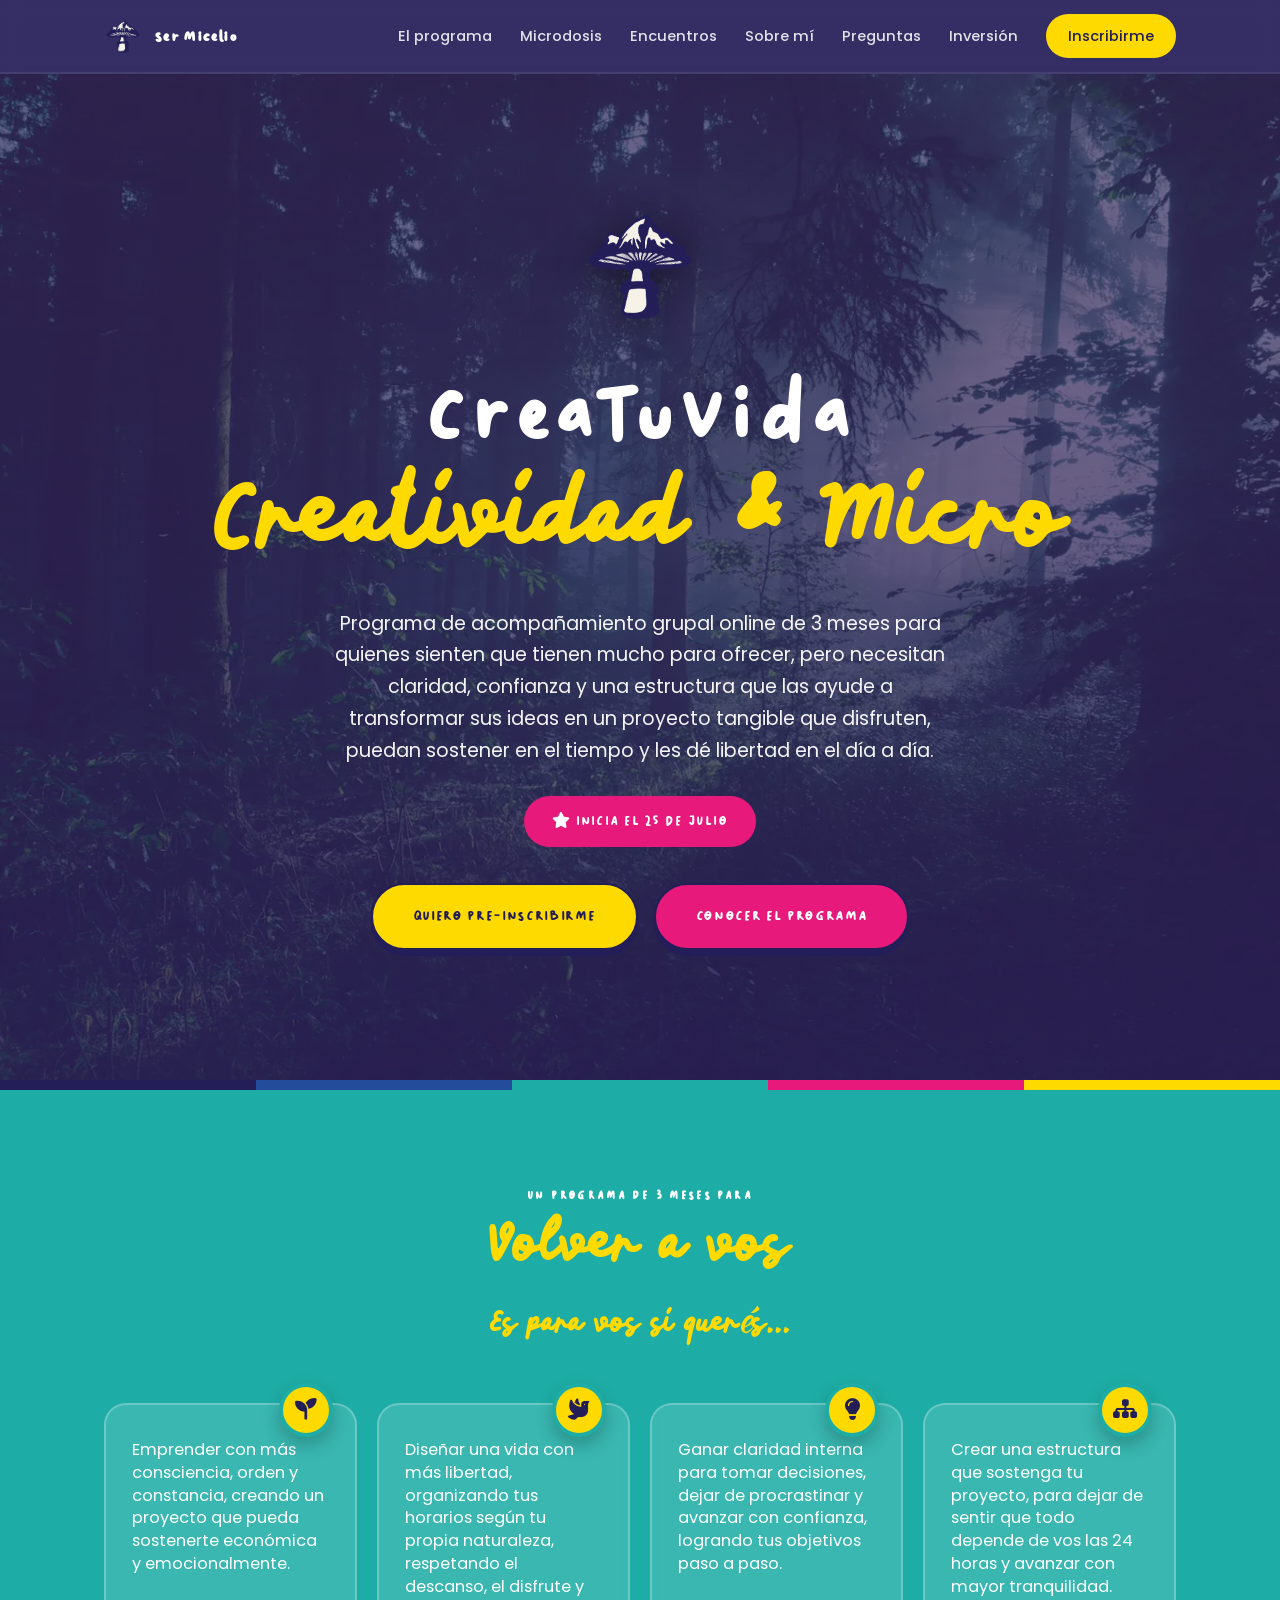
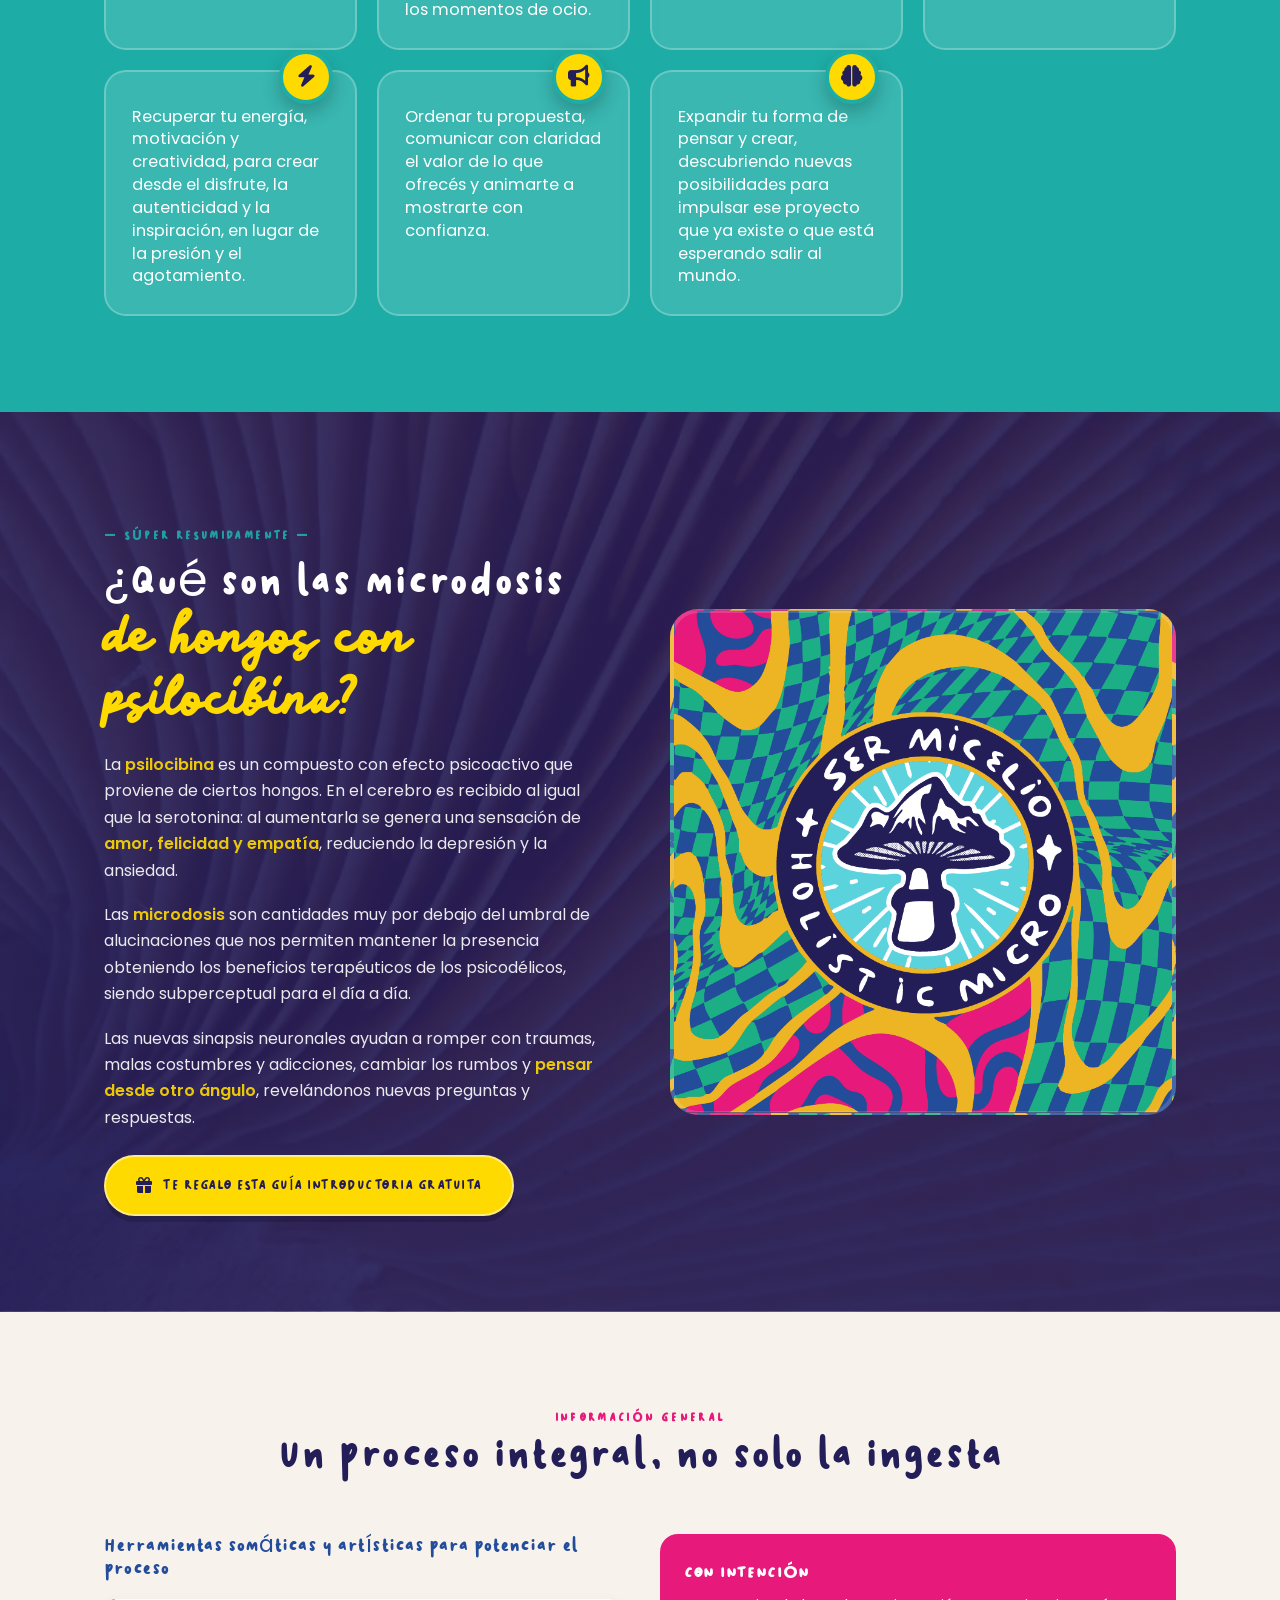
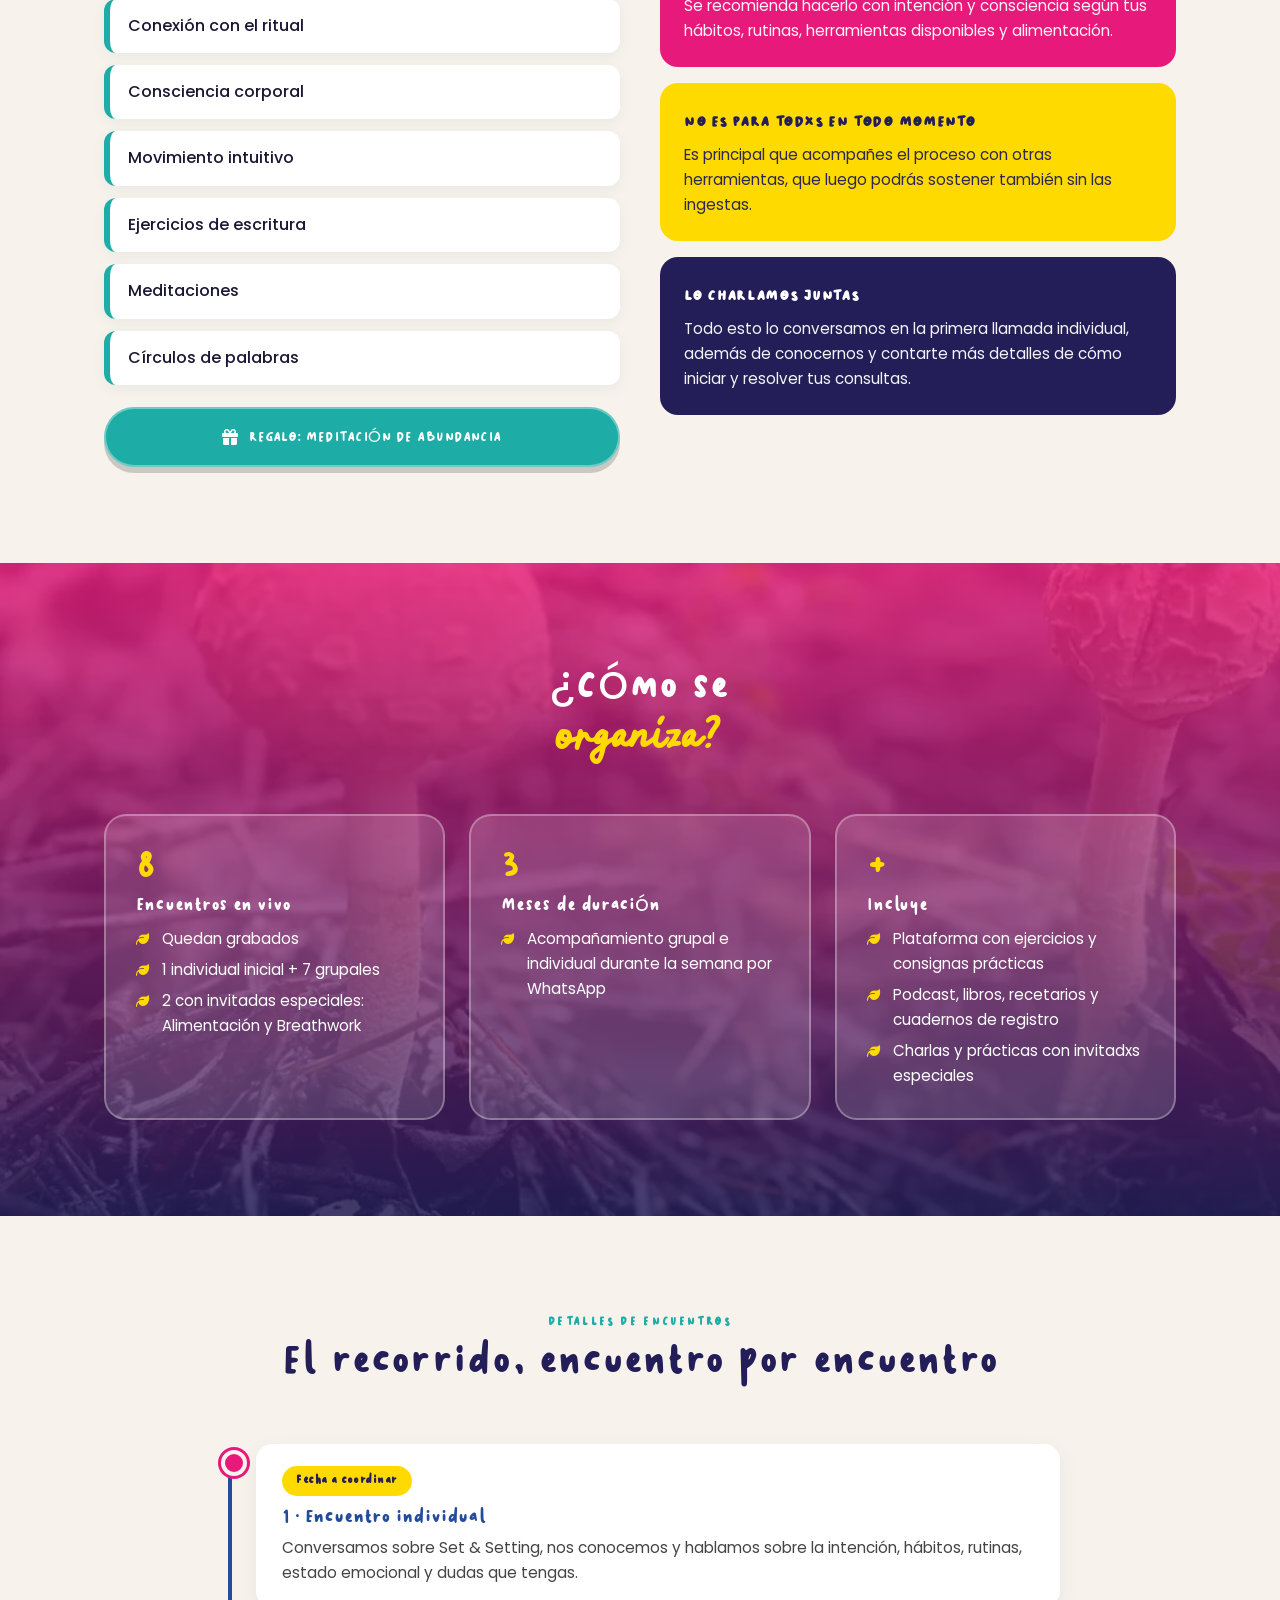
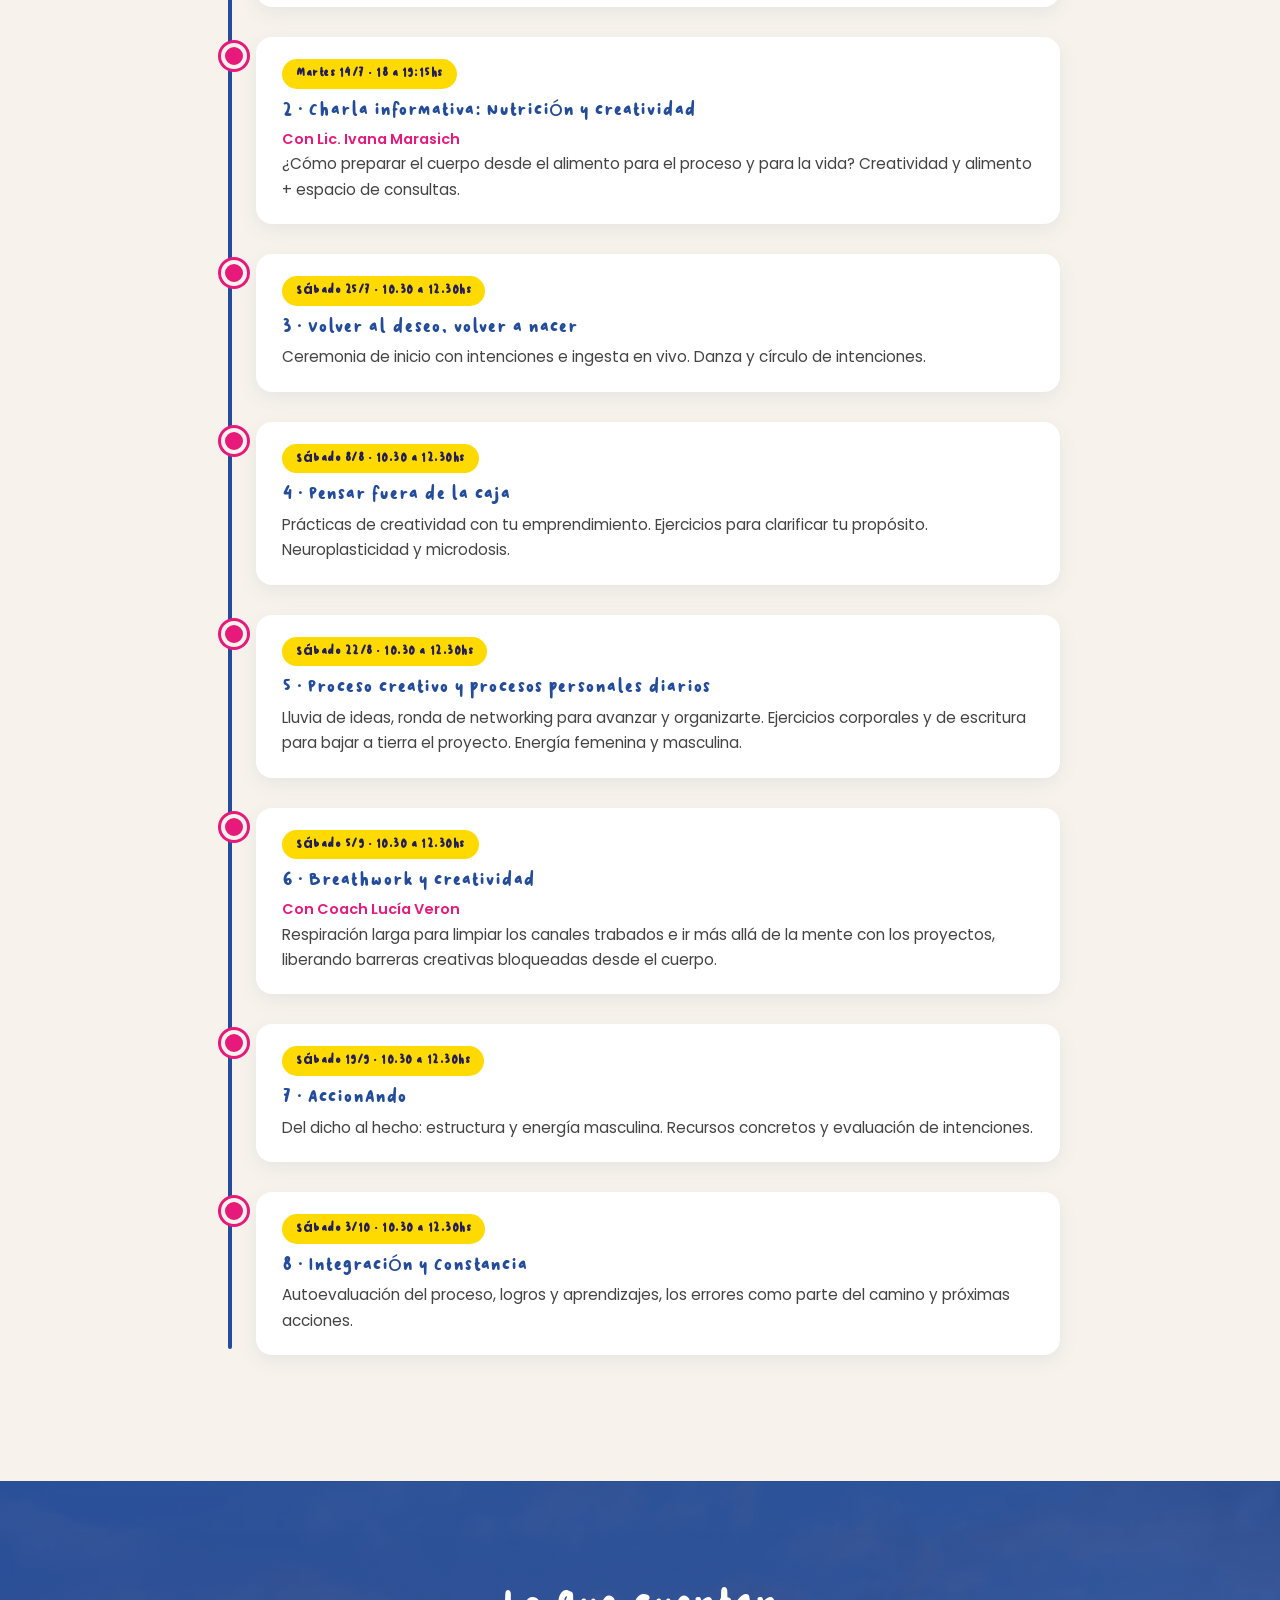
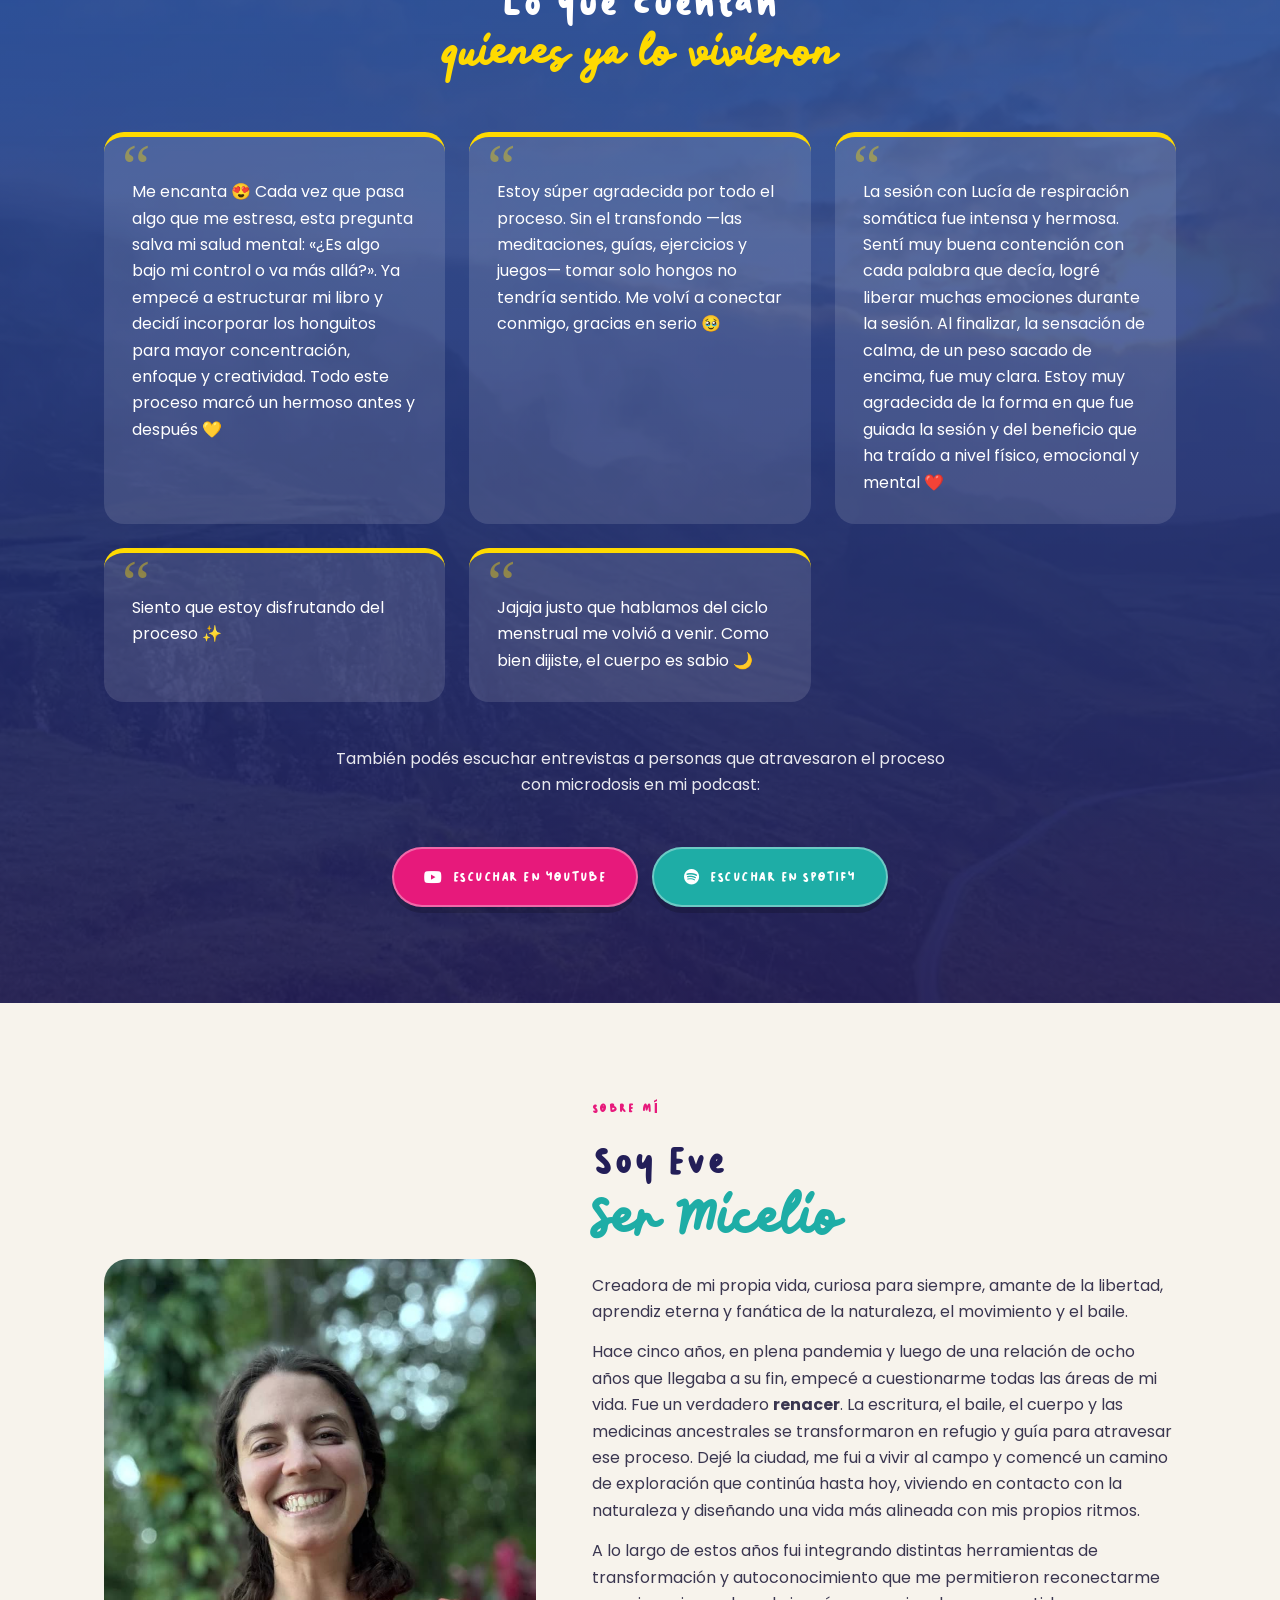
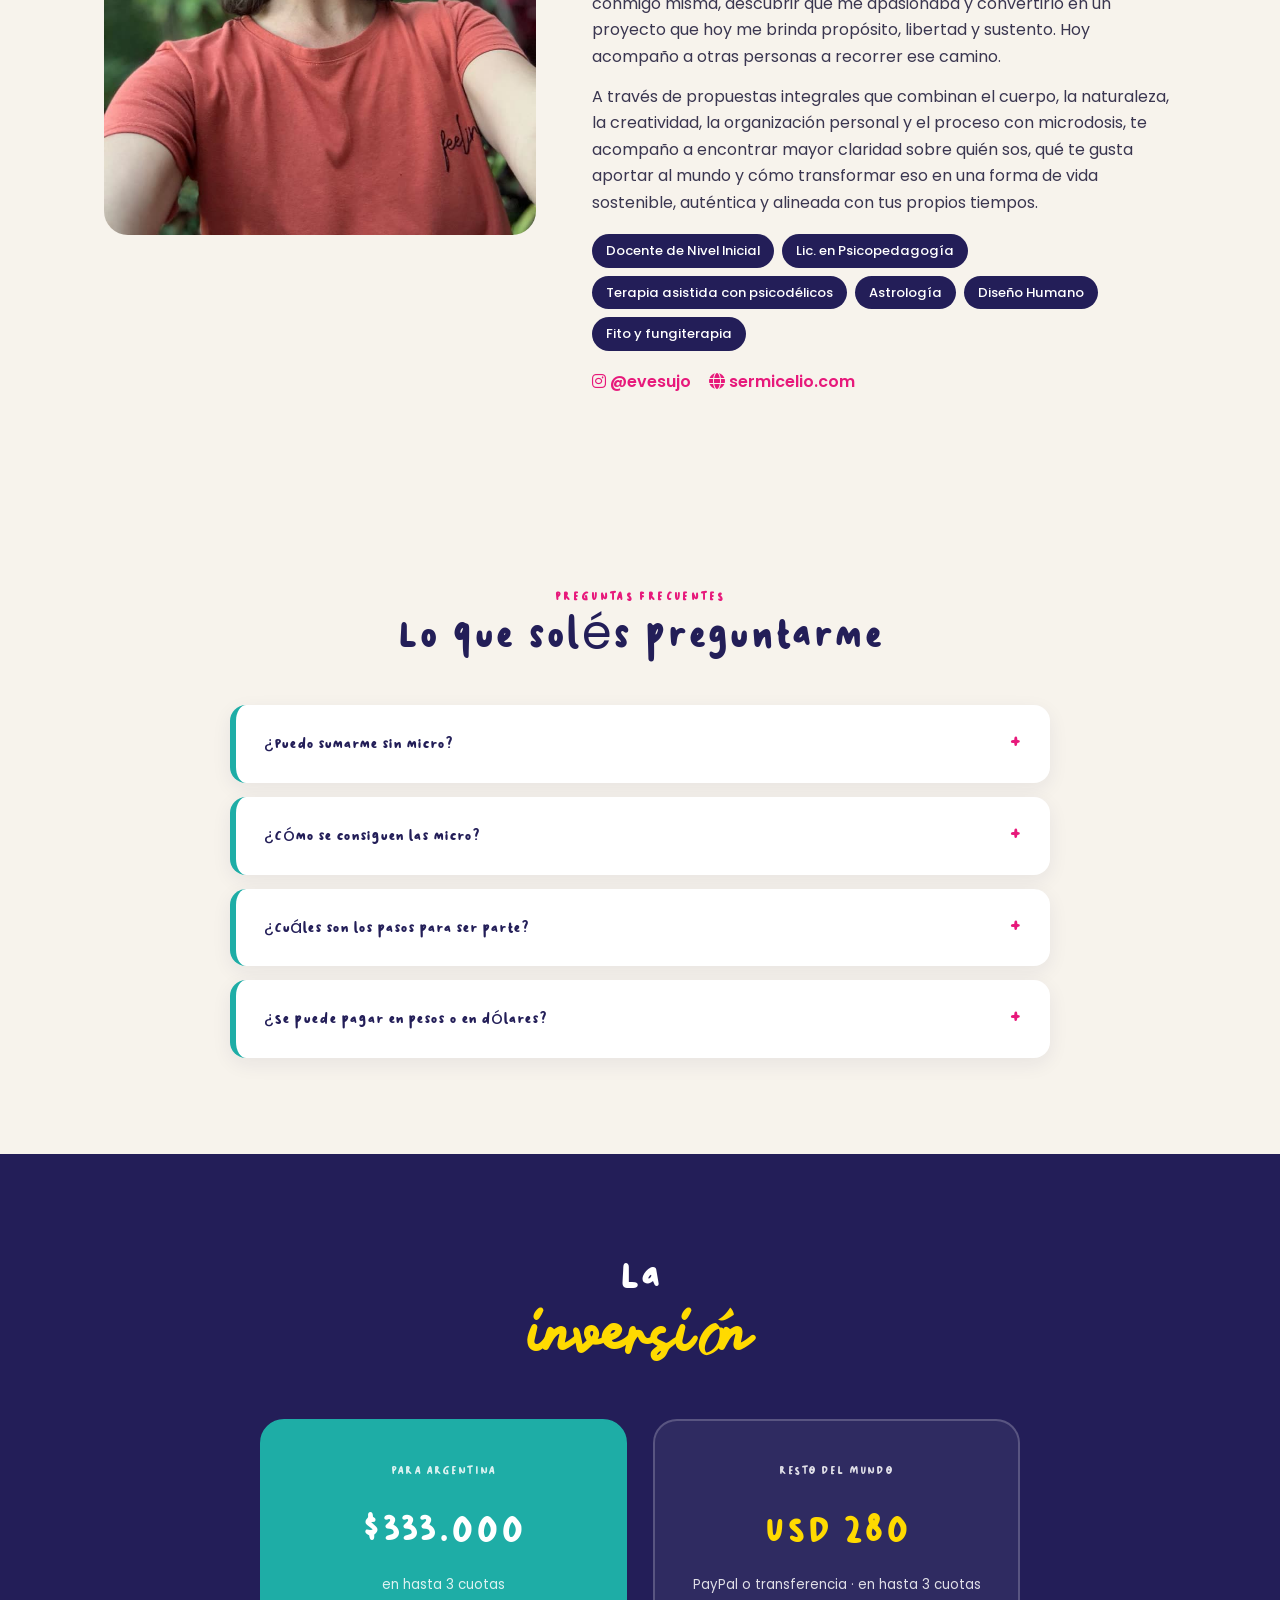
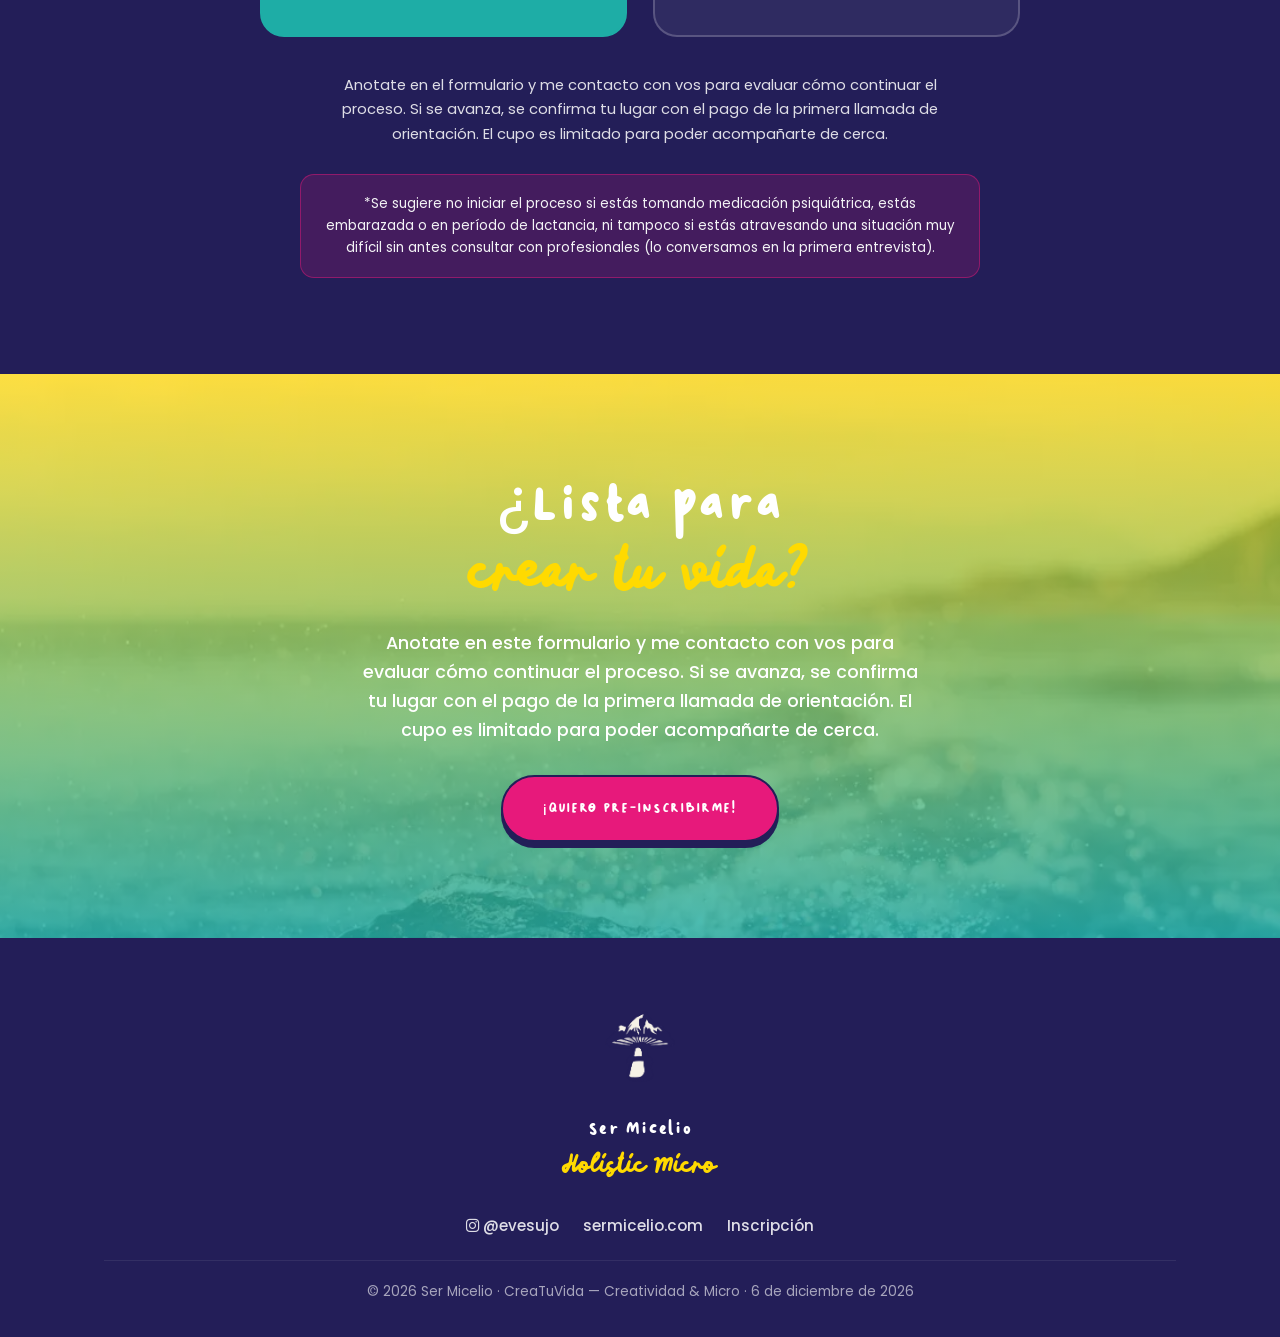
==== index.html @ b193b31f "Sitio Ser Micelio (Eve) Co-Authored-By: Claude Opus 4.8 <noreply@anthropic.com>" ====
<!DOCTYPE html>
<html lang="es">
<head>
<meta charset="UTF-8">
<meta name="viewport" content="width=device-width, initial-scale=1.0">
<title>CreaTuVida · Creatividad & Micro — Ser Micelio</title>
<meta name="description" content="CreaTuVida: programa de acompañamiento grupal online de 3 meses con microdosis de hongos. Reconectá con tu intuición, creatividad y energía vital. Inicia el 25 de julio.">
<link rel="preconnect" href="https://fonts.googleapis.com">
<link rel="preconnect" href="https://fonts.gstatic.com" crossorigin>
<link href="https://fonts.googleapis.com/css2?family=Kaushan+Script&family=Poppins:wght@400;500;600;700;800&display=swap" rel="stylesheet">
<link rel="stylesheet" href="https://cdnjs.cloudflare.com/ajax/libs/font-awesome/6.5.1/css/all.min.css" integrity="sha512-DTOQO9RWCH3ppGqcWaEA1BIZOC6xxalwEsw9c2QQeAIftl+Vegovlnee1c9QX4TctnWMn13TZye+giMm8e2LwA==" crossorigin="anonymous" referrerpolicy="no-referrer">
<link rel="stylesheet" href="styles.css">
</head>
<body>

<nav>
  <div class="wrap">
    <a class="brand" href="#inicio">
      <img src="assets/logo-hongo.png" alt="Ser Micelio">
      <b>Ser Micelio</b>
    </a>
    <button class="nav-toggle" aria-label="Menú" onclick="document.getElementById('navlinks').classList.toggle('open')"><i class="fa-solid fa-bars"></i></button>
    <div class="nav-links" id="navlinks">
      <a href="#programa">El programa</a>
      <a href="#microdosis">Microdosis</a>
      <a href="#encuentros">Encuentros</a>
      <a href="#sobre-mi">Sobre mí</a>
      <a href="#faq">Preguntas</a>
      <a href="#inversion">Inversión</a>
      <a href="#inscribirme" class="nav-cta">Inscribirme</a>
    </div>
  </div>
</nav>

<!-- HERO -->
<header class="hero" id="inicio">
  <div class="wrap">
    <img class="logo-top" src="assets/logo-hongo.png" alt="Ser Micelio">
    <h1>CreaTuVida<span class="script">Creatividad &amp; Micro</span></h1>
    <p class="lead">Programa de acompañamiento grupal online de 3 meses para quienes sienten que tienen mucho para ofrecer, pero necesitan claridad, confianza y una estructura que las ayude a transformar sus ideas en un proyecto tangible que disfruten, puedan sostener en el tiempo y les dé libertad en el día a día.</p>
    <span class="start-pill"><i class="fa-solid fa-star"></i> Inicia el 25 de julio</span>
    <div class="btns">
      <a href="#inscribirme" class="btn">Quiero pre-inscribirme</a>
      <a href="#programa" class="btn pink">Conocer el programa</a>
    </div>
  </div>
</header>
<div class="strip"><span class="a"></span><span class="b"></span><span class="c"></span><span class="d"></span><span class="e"></span></div>

<!-- BENEFITS -->
<section class="section benefits" id="programa">
  <div class="wrap">
    <p class="eyebrow">Un programa de 3 meses para</p>
    <h2 class="script">Volver a vos</h2>
    <p class="benefits-lead">Es para vos si querés…</p>
    <div class="benefit-grid">
      <div class="benefit-card"><div class="ico"><i class="fa-solid fa-seedling"></i></div><h3>Emprender con más consciencia, orden y constancia, creando un proyecto que pueda sostenerte económica y emocionalmente.</h3></div>
      <div class="benefit-card"><div class="ico"><i class="fa-solid fa-dove"></i></div><h3>Diseñar una vida con más libertad, organizando tus horarios según tu propia naturaleza, respetando el descanso, el disfrute y los momentos de ocio.</h3></div>
      <div class="benefit-card"><div class="ico"><i class="fa-solid fa-lightbulb"></i></div><h3>Ganar claridad interna para tomar decisiones, dejar de procrastinar y avanzar con confianza, logrando tus objetivos paso a paso.</h3></div>
      <div class="benefit-card"><div class="ico"><i class="fa-solid fa-sitemap"></i></div><h3>Crear una estructura que sostenga tu proyecto, para dejar de sentir que todo depende de vos las 24 horas y avanzar con mayor tranquilidad.</h3></div>
      <div class="benefit-card"><div class="ico"><i class="fa-solid fa-bolt"></i></div><h3>Recuperar tu energía, motivación y creatividad, para crear desde el disfrute, la autenticidad y la inspiración, en lugar de la presión y el agotamiento.</h3></div>
      <div class="benefit-card"><div class="ico"><i class="fa-solid fa-bullhorn"></i></div><h3>Ordenar tu propuesta, comunicar con claridad el valor de lo que ofrecés y animarte a mostrarte con confianza.</h3></div>
      <div class="benefit-card"><div class="ico"><i class="fa-solid fa-brain"></i></div><h3>Expandir tu forma de pensar y crear, descubriendo nuevas posibilidades para impulsar ese proyecto que ya existe o que está esperando salir al mundo.</h3></div>
    </div>
  </div>
</section>

<!-- MICRODOSIS -->
<section class="section micro photobg" id="microdosis">
  <div class="wrap">
    <div class="ttl">
      <p class="eyebrow">— Súper resumidamente —</p>
      <h2>¿Qué son las microdosis<span class="script">de hongos con psilocibina?</span></h2>
      <p>La <strong>psilocibina</strong> es un compuesto con efecto psicoactivo que proviene de ciertos hongos. En el cerebro es recibido al igual que la serotonina: al aumentarla se genera una sensación de <strong>amor, felicidad y empatía</strong>, reduciendo la depresión y la ansiedad.</p>
      <p>Las <strong>microdosis</strong> son cantidades muy por debajo del umbral de alucinaciones que nos permiten mantener la presencia obteniendo los beneficios terapéuticos de los psicodélicos, siendo subperceptual para el día a día.</p>
      <p>Las nuevas sinapsis neuronales ayudan a romper con traumas, malas costumbres y adicciones, cambiar los rumbos y <strong>pensar desde otro ángulo</strong>, revelándonos nuevas preguntas y respuestas.</p>
      <a class="gift" href="guia-microdosis.html"><i class="fa-solid fa-gift"></i> Te regalo esta guía introductoria gratuita</a>
    </div>
    <div class="art" role="img" aria-label="Sello Ser Micelio Holistic Micro"></div>
  </div>
</section>

<!-- INFO GENERAL -->
<section class="section info">
  <div class="wrap">
    <div class="head">
      <p class="eyebrow">Información general</p>
      <h2>Un proceso integral, no solo la ingesta</h2>
    </div>
    <div class="info-cols">
      <div class="tools">
        <h3>Herramientas somáticas y artísticas para potenciar el proceso</h3>
        <ul class="tool-list">
          <li>Conexión con el ritual</li>
          <li>Consciencia corporal</li>
          <li>Movimiento intuitivo</li>
          <li>Ejercicios de escritura</li>
          <li>Meditaciones</li>
          <li>Círculos de palabras</li>
        </ul>
        <a class="gift" href="https://youtu.be/ZWUlorjgtCc" target="_blank" rel="noopener"><i class="fa-solid fa-gift"></i> Regalo: meditación de abundancia</a>
      </div>
      <div class="notes">
        <div class="note-card pink">
          <h4>Con intención</h4>
          <p>Se recomienda hacerlo con intención y consciencia según tus hábitos, rutinas, herramientas disponibles y alimentación.</p>
        </div>
        <div class="note-card yellow">
          <h4>No es para todxs en todo momento</h4>
          <p>Es principal que acompañes el proceso con otras herramientas, que luego podrás sostener también sin las ingestas.</p>
        </div>
        <div class="note-card">
          <h4>Lo charlamos juntas</h4>
          <p>Todo esto lo conversamos en la primera llamada individual, además de conocernos y contarte más detalles de cómo iniciar y resolver tus consultas.</p>
        </div>
      </div>
    </div>
  </div>
</section>

<!-- COMO SE ORGANIZA -->
<section class="section org photobg">
  <div class="wrap">
    <h2>¿Cómo se<span class="script">organiza?</span></h2>
    <div class="org-grid">
      <div class="org-card">
        <div class="big">8</div>
        <h3>Encuentros en vivo</h3>
        <ul>
          <li>Quedan grabados</li>
          <li>1 individual inicial + 7 grupales</li>
          <li>2 con invitadas especiales: Alimentación y Breathwork</li>
        </ul>
      </div>
      <div class="org-card">
        <div class="big">3</div>
        <h3>Meses de duración</h3>
        <ul>
          <li>Acompañamiento grupal e individual durante la semana por WhatsApp</li>
        </ul>
      </div>
      <div class="org-card">
        <div class="big">+</div>
        <h3>Incluye</h3>
        <ul>
          <li>Plataforma con ejercicios y consignas prácticas</li>
          <li>Podcast, libros, recetarios y cuadernos de registro</li>
          <li>Charlas y prácticas con invitadxs especiales</li>
        </ul>
      </div>
    </div>
  </div>
</section>

<!-- ENCUENTROS -->
<section class="section enc" id="encuentros">
  <div class="wrap">
    <div class="head">
      <p class="eyebrow">Detalles de encuentros</p>
      <h2>El recorrido, encuentro por encuentro</h2>
    </div>
    <div class="timeline">
      <div class="tl-item"><div class="tl-card">
        <span class="date">Fecha a coordinar</span>
        <h3>1 · Encuentro individual</h3>
        <p>Conversamos sobre Set &amp; Setting, nos conocemos y hablamos sobre la intención, hábitos, rutinas, estado emocional y dudas que tengas.</p>
      </div></div>
      <div class="tl-item"><div class="tl-card">
        <span class="date">Martes 14/7 · 18 a 19:15hs</span>
        <h3>2 · Charla informativa: Nutrición y creatividad</h3>
        <p class="guest">Con Lic. Ivana Marasich</p>
        <p>¿Cómo preparar el cuerpo desde el alimento para el proceso y para la vida? Creatividad y alimento + espacio de consultas.</p>
      </div></div>
      <div class="tl-item"><div class="tl-card">
        <span class="date">Sábado 25/7 · 10.30 a 12.30hs</span>
        <h3>3 · Volver al deseo, volver a nacer</h3>
        <p>Ceremonia de inicio con intenciones e ingesta en vivo. Danza y círculo de intenciones.</p>
      </div></div>
      <div class="tl-item"><div class="tl-card">
        <span class="date">Sábado 8/8 · 10.30 a 12.30hs</span>
        <h3>4 · Pensar fuera de la caja</h3>
        <p>Prácticas de creatividad con tu emprendimiento. Ejercicios para clarificar tu propósito. Neuroplasticidad y microdosis.</p>
      </div></div>
      <div class="tl-item"><div class="tl-card">
        <span class="date">Sábado 22/8 · 10.30 a 12.30hs</span>
        <h3>5 · Proceso creativo y procesos personales diarios</h3>
        <p>Lluvia de ideas, ronda de networking para avanzar y organizarte. Ejercicios corporales y de escritura para bajar a tierra el proyecto. Energía femenina y masculina.</p>
      </div></div>
      <div class="tl-item"><div class="tl-card">
        <span class="date">Sábado 5/9 · 10.30 a 12.30hs</span>
        <h3>6 · Breathwork y creatividad</h3>
        <p class="guest">Con Coach Lucía Veron</p>
        <p>Respiración larga para limpiar los canales trabados e ir más allá de la mente con los proyectos, liberando barreras creativas bloqueadas desde el cuerpo.</p>
      </div></div>
      <div class="tl-item"><div class="tl-card">
        <span class="date">Sábado 19/9 · 10.30 a 12.30hs</span>
        <h3>7 · AccionAndo</h3>
        <p>Del dicho al hecho: estructura y energía masculina. Recursos concretos y evaluación de intenciones.</p>
      </div></div>
      <div class="tl-item"><div class="tl-card">
        <span class="date">Sábado 3/10 · 10.30 a 12.30hs</span>
        <h3>8 · Integración y Constancia</h3>
        <p>Autoevaluación del proceso, logros y aprendizajes, los errores como parte del camino y próximas acciones.</p>
      </div></div>
    </div>
  </div>
</section>

<!-- TESTIMONIOS -->
<section class="section testi photobg">
  <div class="wrap">
    <h2>Lo que cuentan<span class="script">quienes ya lo vivieron</span></h2>
    <div class="testi-grid">
      <div class="quote"><p>Me encanta 😍 Cada vez que pasa algo que me estresa, esta pregunta salva mi salud mental: «¿Es algo bajo mi control o va más allá?». Ya empecé a estructurar mi libro y decidí incorporar los honguitos para mayor concentración, enfoque y creatividad. Todo este proceso marcó un hermoso antes y después 💛</p></div>
      <div class="quote"><p>Estoy súper agradecida por todo el proceso. Sin el transfondo —las meditaciones, guías, ejercicios y juegos— tomar solo hongos no tendría sentido. Me volví a conectar conmigo, gracias en serio 🥹</p></div>
      <div class="quote"><p>La sesión con Lucía de respiración somática fue intensa y hermosa. Sentí muy buena contención con cada palabra que decía, logré liberar muchas emociones durante la sesión. Al finalizar, la sensación de calma, de un peso sacado de encima, fue muy clara. Estoy muy agradecida de la forma en que fue guiada la sesión y del beneficio que ha traído a nivel físico, emocional y mental ❤️</p></div>
      <div class="quote"><p>Siento que estoy disfrutando del proceso ✨</p></div>
      <div class="quote"><p>Jajaja justo que hablamos del ciclo menstrual me volvió a venir. Como bien dijiste, el cuerpo es sabio 🌙</p></div>
    </div>
    <p class="fine" style="max-width:640px;margin:44px auto 0;opacity:.9">También podés escuchar entrevistas a personas que atravesaron el proceso con microdosis en mi podcast:</p>
    <div class="btns" style="display:flex;gap:14px;justify-content:center;flex-wrap:wrap;margin-top:22px">
      <a class="gift" href="https://www.youtube.com/watch?v=wcpRMTAWF7w" target="_blank" rel="noopener"><i class="fa-brands fa-youtube"></i> Escuchar en YouTube</a>
      <a class="gift teal" href="https://open.spotify.com/show/4plE97bqddYHgbPJnBAo8R" target="_blank" rel="noopener"><i class="fa-brands fa-spotify"></i> Escuchar en Spotify</a>
    </div>
  </div>
</section>

<!-- SOBRE MI -->
<section class="section about" id="sobre-mi">
  <div class="wrap">
    <div class="pic"><img src="assets/eve.jpeg" alt="Eve — Ser Micelio"></div>
    <div class="txt">
      <p class="eyebrow">Sobre mí</p>
      <h2>Soy Eve<span class="script">Ser Micelio</span></h2>
      <p>Creadora de mi propia vida, curiosa para siempre, amante de la libertad, aprendiz eterna y fanática de la naturaleza, el movimiento y el baile.</p>
      <p>Hace cinco años, en plena pandemia y luego de una relación de ocho años que llegaba a su fin, empecé a cuestionarme todas las áreas de mi vida. Fue un verdadero <strong>renacer</strong>. La escritura, el baile, el cuerpo y las medicinas ancestrales se transformaron en refugio y guía para atravesar ese proceso. Dejé la ciudad, me fui a vivir al campo y comencé un camino de exploración que continúa hasta hoy, viviendo en contacto con la naturaleza y diseñando una vida más alineada con mis propios ritmos.</p>
      <p>A lo largo de estos años fui integrando distintas herramientas de transformación y autoconocimiento que me permitieron reconectarme conmigo misma, descubrir qué me apasionaba y convertirlo en un proyecto que hoy me brinda propósito, libertad y sustento. Hoy acompaño a otras personas a recorrer ese camino.</p>
      <p>A través de propuestas integrales que combinan el cuerpo, la naturaleza, la creatividad, la organización personal y el proceso con microdosis, te acompaño a encontrar mayor claridad sobre quién sos, qué te gusta aportar al mundo y cómo transformar eso en una forma de vida sostenible, auténtica y alineada con tus propios tiempos.</p>
      <div class="creds">
        <span>Docente de Nivel Inicial</span>
        <span>Lic. en Psicopedagogía</span>
        <span>Terapia asistida con psicodélicos</span>
        <span>Astrología</span>
        <span>Diseño Humano</span>
        <span>Fito y fungiterapia</span>
      </div>
      <div class="social">
        <a href="https://instagram.com/evesujo" target="_blank" rel="noopener"><i class="fa-brands fa-instagram"></i> @evesujo</a>
        <a href="https://www.sermicelio.com" target="_blank" rel="noopener"><i class="fa-solid fa-globe"></i> sermicelio.com</a>
      </div>
    </div>
  </div>
</section>

<!-- FAQ -->
<section class="section faq" id="faq">
  <div class="wrap">
    <div class="head">
      <p class="eyebrow">Preguntas frecuentes</p>
      <h2>Lo que solés preguntarme</h2>
    </div>
    <div class="faq-list">
      <details class="faq-item">
        <summary>¿Puedo sumarme sin micro?</summary>
        <div class="a">Sí, ya que el proceso va más allá de las micro en sí: es un proceso integral que te va a servir en el armado de tu proyecto personal y laboral.</div>
      </details>
      <details class="faq-item">
        <summary>¿Cómo se consiguen las micro?</summary>
        <div class="a">Para gestionar la compra, te paso contactos de cultivadores de confianza por la zona en donde vivas o que tengan envío, según las cantidades del protocolo que se defina con cada persona luego de la llamada de orientación 1.1.</div>
      </details>
      <details class="faq-item">
        <summary>¿Cuáles son los pasos para ser parte?</summary>
        <div class="a">Llenás el formulario y luego me comunico con vos por WhatsApp: coordinamos horario para la primera reunión 1.1 junto al pago de esta primera sesión de $45.000. Si luego querés continuar con todo el acompañamiento, para confirmar tu lugar se completa la primera cuota. Después se sigue abonando una cuota por cada mes del programa: 3 en total.</div>
      </details>
      <details class="faq-item">
        <summary>¿Se puede pagar en pesos o en dólares?</summary>
        <div class="a">Sí, podés pagar por transferencia a Mercado Pago o con PayPal. Te envío el alias una vez que quieras confirmar tu primera entrevista.</div>
      </details>
    </div>
  </div>
</section>

<!-- INVERSION -->
<section class="section invest" id="inversion">
  <div class="wrap">
    <h2>La<span class="script">inversión</span></h2>
    <div class="price-grid">
      <div class="price feat">
        <p class="where">Para Argentina</p>
        <div class="num">$333.000</div>
        <small>en hasta 3 cuotas</small>
      </div>
      <div class="price">
        <p class="where">Resto del mundo</p>
        <div class="num">USD 280</div>
        <small>PayPal o transferencia · en hasta 3 cuotas</small>
      </div>
    </div>
    <p class="fine">Anotate en el formulario y me contacto con vos para evaluar cómo continuar el proceso. Si se avanza, se confirma tu lugar con el pago de la primera llamada de orientación. El cupo es limitado para poder acompañarte de cerca.</p>
    <p class="disc">*Se sugiere no iniciar el proceso si estás tomando medicación psiquiátrica, estás embarazada o en período de lactancia, ni tampoco si estás atravesando una situación muy difícil sin antes consultar con profesionales (lo conversamos en la primera entrevista).</p>
  </div>
</section>

<!-- FINAL CTA -->
<section class="section final photobg" id="inscribirme">
  <div class="wrap">
    <h2>¿Lista para<span class="script">crear tu vida?</span></h2>
    <p>Anotate en este formulario y me contacto con vos para evaluar cómo continuar el proceso. Si se avanza, se confirma tu lugar con el pago de la primera llamada de orientación. El cupo es limitado para poder acompañarte de cerca.</p>
    <a href="https://docs.google.com/forms/d/e/1FAIpQLSd56Jev5xjHM0c0F3C1oqAifl5WiuU8vTkxKlbELFtgT470yQ/viewform?usp=sharing" class="btn" target="_blank" rel="noopener">¡Quiero pre-inscribirme!</a>
  </div>
</section>

<!-- FOOTER -->
<footer>
  <div class="wrap">
    <img src="assets/logo-hongo.png" alt="Ser Micelio">
    <div class="fbrand">Ser Micelio</div>
    <div class="ftag">Holistic Micro</div>
    <div class="flinks">
      <a href="https://instagram.com/evesujo" target="_blank" rel="noopener"><i class="fa-brands fa-instagram"></i> @evesujo</a>
      <a href="https://www.sermicelio.com" target="_blank" rel="noopener">sermicelio.com</a>
      <a href="#inscribirme">Inscripción</a>
    </div>
    <p class="copy">© <span id="year"></span> Ser Micelio · CreaTuVida — Creatividad &amp; Micro · <span id="today"></span></p>
  </div>
</footer>

<script>
  // Fecha dinámica en el footer
  const now = new Date();
  document.getElementById('year').textContent = now.getFullYear();
  document.getElementById('today').textContent = now.toLocaleDateString('es-AR', {day:'numeric', month:'long', year:'numeric'});

  // Cerrar menú mobile al hacer click en un link
  document.querySelectorAll('#navlinks a').forEach(a=>{
    a.addEventListener('click',()=>document.getElementById('navlinks').classList.remove('open'));
  });
</script>
</body>
</html>
---- styles.css ----
@font-face{
  font-family:"Kopi Senja Sans";
  src:url("assets/Kopi Senja Sans.otf") format("opentype");
  font-weight:normal;font-display:swap;
}
@font-face{
  font-family:"Kopi Senja Script";
  src:url("assets/Kopi Senja Script.otf") format("opentype");
  font-weight:normal;font-display:swap;
}
:root{
  --navy:#231E58;
  --blue:#234C9B;
  --teal:#1EADA6;
  --pink:#E7197B;
  --yellow:#FFDA00;
  --cream:#F7F3EC;
  --ink:#1a1733;
  --display:"Kopi Senja Sans","Poppins",sans-serif;
  --script:"Kopi Senja Script","Kaushan Script",cursive;
  --body:"Poppins",sans-serif;
}

*{margin:0;padding:0;box-sizing:border-box}
html{scroll-behavior:smooth}
body{
  font-family:var(--body);
  color:var(--ink);
  background:var(--cream);
  line-height:1.65;
  -webkit-font-smoothing:antialiased;
  overflow-x:hidden;
}
img{max-width:100%;display:block}
a{color:inherit;text-decoration:none}

.wrap{max-width:1120px;margin:0 auto;padding:0 24px}
.section{padding:96px 0}
.eyebrow{
  font-family:var(--display);
  letter-spacing:.18em;
  text-transform:uppercase;
  font-size:.82rem;
  font-weight:700;
}
h1,h2,h3{font-family:var(--display);line-height:1.05;font-weight:400}
.script{font-family:var(--script);font-weight:400;line-height:1.08;padding-top:.06em}

.btn{
  display:inline-block;
  font-family:var(--display);
  font-size:1.05rem;
  letter-spacing:.04em;
  text-transform:uppercase;
  padding:18px 40px;
  border-radius:60px;
  background:var(--yellow);
  color:var(--navy);
  border:2px solid var(--navy);
  transition:transform .25s ease, box-shadow .25s ease;
  box-shadow:0 6px 0 var(--navy);
}
.btn:hover{transform:translateY(-3px);box-shadow:0 9px 0 var(--navy)}
.btn.pink{background:var(--pink);color:#fff}
.btn.pink:hover{box-shadow:0 9px 0 var(--navy)}

/* ---------- NAV ---------- */
nav{
  position:sticky;top:0;z-index:50;
  background:rgba(35,30,88,.92);
  backdrop-filter:blur(8px);
  border-bottom:2px solid rgba(255,255,255,.08);
}
nav .wrap{display:flex;align-items:center;justify-content:space-between;height:72px}
.brand{display:flex;align-items:center;gap:12px;color:#fff}
.brand img{width:38px}
.brand b{font-family:var(--display);font-size:1.15rem;letter-spacing:.02em}
.nav-links{display:flex;gap:28px;align-items:center}
.nav-links a{color:#fff;font-size:.92rem;font-weight:500;opacity:.85;transition:opacity .2s}
.nav-links a:hover{opacity:1}
.nav-cta{
  background:var(--yellow);color:var(--navy)!important;
  padding:10px 22px;border-radius:40px;font-weight:700;opacity:1!important;
}
.nav-toggle{display:none}

/* ---------- HERO ---------- */
.hero{
  position:relative;
  background:
    linear-gradient(rgba(35,30,88,.62),rgba(35,30,88,.78)),
    url("assets/hero.webp") center/cover;
  color:#fff;
  text-align:center;
  padding:120px 0 130px;
}
.hero .logo-top{width:120px;margin:0 auto 26px;filter:drop-shadow(0 6px 18px rgba(0,0,0,.4))}
.hero h1{font-size:clamp(3rem,9vw,6.2rem);letter-spacing:.01em}
.hero .script{
  display:block;
  color:var(--yellow);
  font-size:clamp(3.4rem,11vw,7rem);
  margin-top:-.1em;
}
.hero p.lead{
  font-size:1.2rem;max-width:620px;margin:26px auto 0;
  font-weight:400;opacity:.95;
}
.hero .start-pill{
  display:inline-block;margin:30px 0 36px;
  background:var(--pink);color:#fff;
  font-family:var(--display);letter-spacing:.06em;text-transform:uppercase;
  padding:12px 28px;border-radius:50px;font-size:1rem;
}
.hero .btns{display:flex;gap:16px;justify-content:center;flex-wrap:wrap}

/* color strip */
.strip{display:flex;height:10px}
.strip span{flex:1}
.strip .a{background:var(--navy)}
.strip .b{background:var(--blue)}
.strip .c{background:var(--teal)}
.strip .d{background:var(--pink)}
.strip .e{background:var(--yellow)}

/* ---------- INTRO / BENEFITS ---------- */
.benefits{background:var(--teal);color:#fff;text-align:center}
.benefits .script{color:var(--yellow);font-size:clamp(2.6rem,7vw,4rem)}
.benefits h2{font-size:clamp(1.8rem,4vw,2.4rem);margin-bottom:8px}
.benefit-grid{
  display:grid;grid-template-columns:repeat(auto-fit,minmax(250px,1fr));
  gap:20px;margin-top:50px;text-align:left;
}
.benefit-card{
  position:relative;
  background:rgba(255,255,255,.12);
  border:2px solid rgba(255,255,255,.25);
  border-radius:22px;padding:34px 26px 26px;
  backdrop-filter:blur(4px);
  transition:transform .25s, background .25s;
}
.benefit-card:hover{transform:translateY(-6px);background:rgba(255,255,255,.2)}
.benefit-card .ico{
  position:absolute;top:-22px;right:22px;
  width:54px;height:54px;border-radius:50%;
  display:flex;align-items:center;justify-content:center;
  background:var(--yellow);color:var(--navy);font-size:1.35rem;
  border:4px solid var(--teal);box-shadow:0 8px 18px rgba(0,0,0,.22);
}
.benefit-card h3{font-size:1.25rem;line-height:1.15}

/* ---------- MICRODOSIS ---------- */
.micro{background:var(--navy);color:#fff}
.micro .wrap{display:grid;grid-template-columns:1fr 1fr;gap:60px;align-items:center}
.micro .ttl .eyebrow{color:var(--teal)}
.micro h2{font-size:clamp(2rem,5vw,3rem);margin:8px 0 4px}
.micro h2 .script{color:var(--yellow);display:block;font-size:clamp(2.4rem,6vw,3.6rem)}
.micro p{margin-top:18px;opacity:.9}
.micro strong{color:var(--yellow);font-weight:600}
.micro .art{
  aspect-ratio:1;border-radius:28px;overflow:hidden;
  background:url("assets/logo-sello.png") center/cover;
  border:4px solid rgba(255,255,255,.15);
}

/* ---------- INFO GENERAL ---------- */
.info{background:var(--cream)}
.info .head{text-align:center;margin-bottom:54px}
.info .head .eyebrow{color:var(--pink)}
.info h2{font-size:clamp(2rem,5vw,3rem);color:var(--navy)}
.info-cols{display:grid;grid-template-columns:1fr 1fr;gap:40px}
.tools h3,.notes h3{color:var(--blue);font-size:1.4rem;margin-bottom:18px}
.tool-list{list-style:none;display:flex;flex-direction:column;gap:12px}
.tool-list li{
  background:#fff;border-left:6px solid var(--teal);
  padding:14px 18px;border-radius:12px;font-weight:500;
  box-shadow:0 4px 14px rgba(35,30,88,.06);
}
.note-card{
  background:var(--navy);color:#fff;border-radius:18px;
  padding:24px;margin-bottom:16px;
}
.note-card.pink{background:var(--pink)}
.note-card.yellow{background:var(--yellow);color:var(--navy)}
.note-card h4{font-family:var(--display);font-size:1.1rem;letter-spacing:.04em;margin-bottom:6px;text-transform:uppercase}
.note-card p{font-size:.95rem;opacity:.95}

/* ---------- ORGANIZA ---------- */
.org{background:var(--pink);color:#fff;text-align:center}
.org h2{font-size:clamp(2rem,5vw,3rem)}
.org h2 .script{color:var(--yellow);display:block}
.org-grid{
  display:grid;grid-template-columns:repeat(3,1fr);gap:24px;margin-top:50px;text-align:left;
}
.org-card{background:rgba(255,255,255,.14);border:2px solid rgba(255,255,255,.3);border-radius:22px;padding:30px}
.org-card .big{font-family:var(--display);font-size:2.6rem;color:var(--yellow);line-height:1}
.org-card h3{font-size:1.3rem;margin:6px 0 10px}
.org-card ul{list-style:none;font-size:.95rem;display:flex;flex-direction:column;gap:6px}
.org-card ul li{position:relative;padding-left:26px}
.org-card ul li::before{content:"\f06c";font-family:"Font Awesome 6 Free";font-weight:900;color:var(--yellow);position:absolute;left:0;top:2px;font-size:.9em}

/* ---------- ENCUENTROS / TIMELINE ---------- */
.enc{background:var(--cream)}
.enc .head{text-align:center;margin-bottom:60px}
.enc .head .eyebrow{color:var(--teal)}
.enc h2{font-size:clamp(2rem,5vw,3rem);color:var(--navy)}
.timeline{position:relative;max-width:840px;margin:0 auto;padding-left:36px}
.timeline::before{content:"";position:absolute;left:8px;top:6px;bottom:6px;width:4px;background:var(--blue);border-radius:4px}
.tl-item{position:relative;margin-bottom:30px}
.tl-item::before{
  content:"";position:absolute;left:-35px;top:6px;width:18px;height:18px;
  border-radius:50%;background:var(--pink);border:4px solid var(--cream);box-shadow:0 0 0 3px var(--pink);
}
.tl-card{background:#fff;border-radius:16px;padding:22px 26px;box-shadow:0 6px 20px rgba(35,30,88,.07)}
.tl-card .date{
  display:inline-block;background:var(--yellow);color:var(--navy);
  font-family:var(--display);font-weight:700;letter-spacing:.04em;
  padding:4px 14px;border-radius:30px;font-size:.82rem;margin-bottom:10px;
}
.tl-card h3{color:var(--blue);font-size:1.35rem;margin-bottom:6px}
.tl-card p{font-size:.96rem;color:#444}
.tl-card .guest{color:var(--pink);font-weight:600;font-size:.9rem}

/* ---------- TESTIMONIOS ---------- */
.testi{background:var(--blue);color:#fff;text-align:center}
.testi h2{font-size:clamp(2rem,5vw,3rem)}
.testi h2 .script{color:var(--yellow);display:block}
.testi-grid{display:grid;grid-template-columns:repeat(auto-fit,minmax(280px,1fr));gap:24px;margin-top:50px;text-align:left}
.quote{
  background:rgba(255,255,255,.12);border-radius:20px;padding:28px;
  border-top:5px solid var(--yellow);font-size:1rem;position:relative;
}
.quote::before{content:"\201C";font-family:Georgia,serif;font-size:4rem;color:var(--yellow);line-height:0;position:absolute;top:30px;left:18px;opacity:.4}
.quote p{padding-top:14px}

/* ---------- SOBRE MI ---------- */
.about{background:var(--cream)}
.about .wrap{display:grid;grid-template-columns:.85fr 1.15fr;gap:56px;align-items:center}
.about .pic{
  aspect-ratio:3/4;border-radius:24px;overflow:hidden;
  background:linear-gradient(160deg,var(--teal),var(--navy));
  display:flex;align-items:flex-end;justify-content:center;position:relative;
}
.about .pic img{width:100%;height:100%;object-fit:cover;margin-bottom:0}
.about .eyebrow{color:var(--pink)}
.about h2{font-size:clamp(2rem,5vw,3rem);color:var(--navy);margin:6px 0 18px}
.about h2 .script{color:var(--teal);display:block;font-size:clamp(2.6rem,6vw,3.8rem)}
.about p{margin-bottom:14px;color:#3a3650}
.about .creds{display:flex;flex-wrap:wrap;gap:8px;margin:18px 0}
.about .creds span{background:var(--navy);color:#fff;padding:6px 14px;border-radius:30px;font-size:.82rem;font-weight:500}
.about .social{display:flex;gap:18px;align-items:center;margin-top:18px;font-weight:600}
.about .social a{color:var(--pink)}

/* ---------- INVERSION ---------- */
.invest{background:var(--navy);color:#fff;text-align:center}
.invest h2{font-size:clamp(2rem,5vw,3rem)}
.invest h2 .script{color:var(--yellow);display:block;font-size:clamp(2.6rem,7vw,4rem)}
.price-grid{display:grid;grid-template-columns:1fr 1fr;gap:26px;max-width:760px;margin:46px auto 0}
.price{
  background:rgba(255,255,255,.06);border:2px solid rgba(255,255,255,.2);
  border-radius:24px;padding:38px 30px;
}
.price.feat{background:var(--teal);border-color:var(--teal)}
.price .where{font-family:var(--display);letter-spacing:.06em;text-transform:uppercase;font-size:.9rem;opacity:.85}
.price .num{font-family:var(--display);font-size:2.8rem;margin:10px 0 4px;color:var(--yellow)}
.price.feat .num{color:#fff}
.price small{opacity:.85}
.invest .fine{max-width:640px;margin:36px auto 0;font-size:.92rem;opacity:.85}
.invest .disc{
  max-width:680px;margin:28px auto 0;font-size:.84rem;
  background:rgba(231,25,123,.18);border:1px solid rgba(231,25,123,.5);
  border-radius:14px;padding:18px 22px;opacity:.95;
}

/* ---------- FINAL CTA ---------- */
.final{background:var(--yellow);color:var(--navy);text-align:center}
.final h2{font-size:clamp(2.2rem,6vw,4rem)}
.final h2 .script{display:block;color:var(--pink)}
.final p{max-width:560px;margin:18px auto 30px;font-size:1.1rem;font-weight:500}
.final .btn{background:var(--navy);color:#fff;box-shadow:0 6px 0 var(--pink)}
.final .btn:hover{box-shadow:0 9px 0 var(--pink)}

/* ---------- FOOTER ---------- */
footer{background:var(--navy);color:#fff;padding:60px 0 34px;text-align:center}
footer img{width:80px;margin:0 auto 18px}
footer .fbrand{font-family:var(--display);font-size:1.4rem;letter-spacing:.03em}
footer .ftag{font-family:var(--script);color:var(--yellow);font-size:1.8rem;margin-top:-4px}
footer .flinks{display:flex;gap:24px;justify-content:center;margin:22px 0;flex-wrap:wrap}
footer .flinks a{opacity:.85;font-weight:500;font-size:.95rem}
footer .flinks a:hover{opacity:1;color:var(--yellow)}
footer .copy{opacity:.6;font-size:.85rem;margin-top:18px;border-top:1px solid rgba(255,255,255,.12);padding-top:20px}

/* ---------- EXTRAS ---------- */
.benefits-lead{
  font-family:var(--script);color:var(--yellow);
  font-size:clamp(1.6rem,3.6vw,2.2rem);margin-top:14px;
}
.benefits .benefit-card h3{font-size:1.02rem;line-height:1.4;font-weight:400;font-family:var(--body)}

/* regalo / guía inline */
.gift{
  display:inline-flex;align-items:center;gap:10px;
  font-family:var(--display);font-size:1rem;letter-spacing:.03em;text-transform:uppercase;
  padding:15px 30px;border-radius:60px;background:var(--pink);color:#fff;
  border:2px solid rgba(255,255,255,.35);box-shadow:0 6px 0 rgba(0,0,0,.18);
  transition:transform .25s, box-shadow .25s;margin-top:26px;
}
.gift:hover{transform:translateY(-3px);box-shadow:0 9px 0 rgba(0,0,0,.18)}
.gift.teal{background:var(--teal)}
.micro .gift{margin-top:24px;background:var(--yellow);color:var(--navy);border-color:rgba(255,255,255,.5)}
.tools .gift{background:var(--teal);color:#fff;width:100%;justify-content:center;margin-top:22px}

/* ---------- FAQ ---------- */
.faq{background:var(--cream)}
.faq .head{text-align:center;margin-bottom:46px}
.faq .head .eyebrow{color:var(--pink)}
.faq h2{font-size:clamp(2rem,5vw,3rem);color:var(--navy)}
.faq-list{max-width:820px;margin:0 auto;display:flex;flex-direction:column;gap:14px}
.faq-item{background:#fff;border-radius:16px;padding:6px 8px;box-shadow:0 6px 20px rgba(35,30,88,.07);border-left:6px solid var(--teal)}
.faq-item summary{
  cursor:pointer;list-style:none;padding:18px 20px;font-family:var(--display);
  font-size:1.12rem;color:var(--navy);display:flex;justify-content:space-between;align-items:center;gap:16px;
}
.faq-item summary::-webkit-details-marker{display:none}
.faq-item summary::after{content:"+";color:var(--pink);font-size:1.6rem;line-height:1;transition:transform .25s}
.faq-item[open] summary::after{transform:rotate(45deg)}
.faq-item .a{padding:0 20px 20px;color:#3a3650;font-size:.98rem}

/* fondos con foto */
.photobg{position:relative;color:#fff}
.photobg::before{content:"";position:absolute;inset:0;background-size:cover;background-position:center;z-index:0}
.photobg .wrap{position:relative;z-index:1}
.org.photobg::before{
  background-image:linear-gradient(rgba(231,25,123,.82),rgba(35,30,88,.86)),
    url("assets/fondo2.webp");
}
.final.photobg{color:#fff}
.final.photobg::before{
  background-image:linear-gradient(rgba(255,218,0,.72),rgba(30,173,166,.82)),
    url("assets/cierre.webp");
}
.micro.photobg::before{
  background-image:linear-gradient(rgba(35,30,88,.9),rgba(35,30,88,.93)),
    url("assets/fondo.webp");
}
.testi.photobg::before{
  background-image:linear-gradient(rgba(35,76,155,.86),rgba(35,30,88,.9)),
    url("assets/testimonios.webp");
}
.final.photobg h2,.final.photobg p{color:#fff}
.final.photobg h2 .script{color:var(--yellow)}
.final.photobg .btn{background:var(--pink);color:#fff;box-shadow:0 6px 0 var(--navy)}
.final.photobg .btn:hover{box-shadow:0 9px 0 var(--navy)}

/* ---------- RESPONSIVE ---------- */
@media(max-width:860px){
  .section{padding:70px 0}
  .nav-links{
    position:fixed;inset:72px 0 auto 0;background:var(--navy);
    flex-direction:column;padding:24px;gap:18px;display:none;
    border-bottom:2px solid rgba(255,255,255,.1);
  }
  .nav-links.open{display:flex}
  .nav-toggle{display:block;background:none;border:none;color:#fff;font-size:1.6rem;cursor:pointer}
  .micro .wrap,.info-cols,.about .wrap,.price-grid{grid-template-columns:1fr}
  .micro .art{max-width:340px;margin:0 auto}
  .org-grid{grid-template-columns:1fr}
  .about .pic{max-width:340px;margin:0 auto}
}
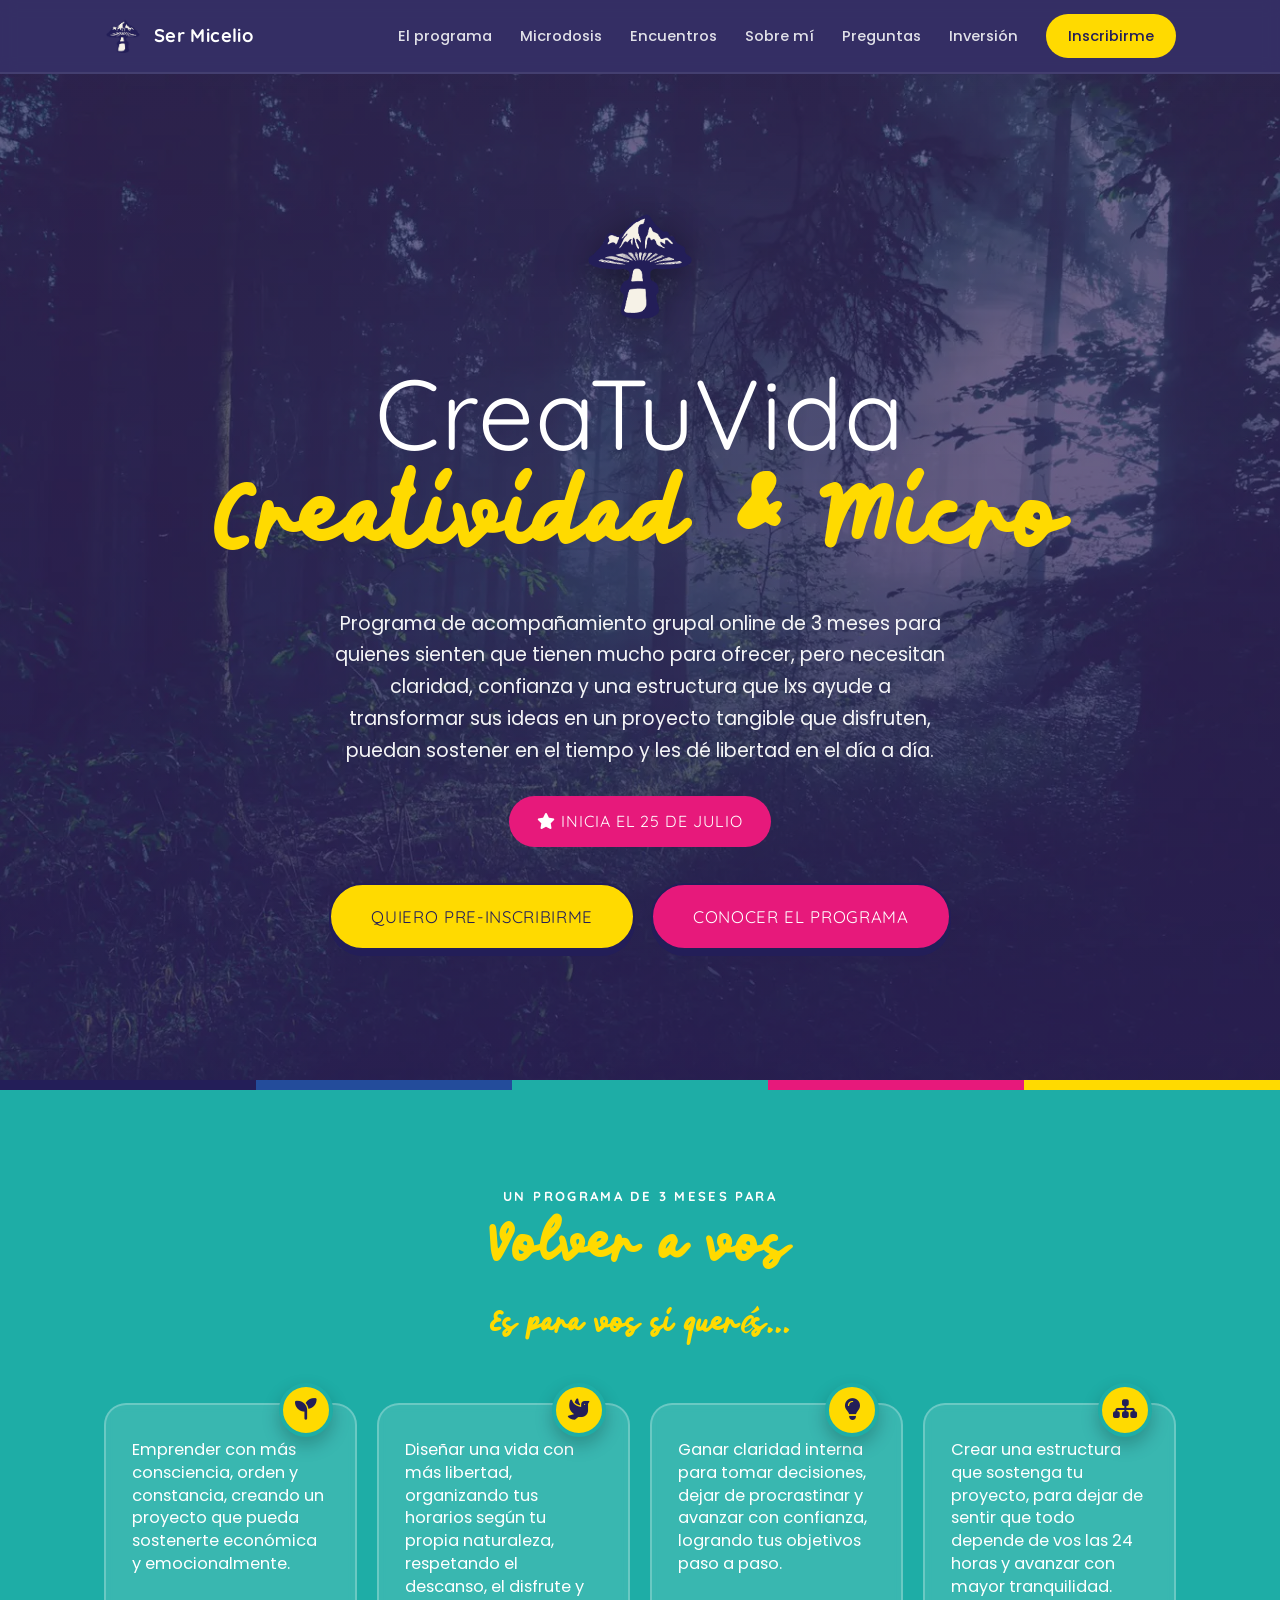
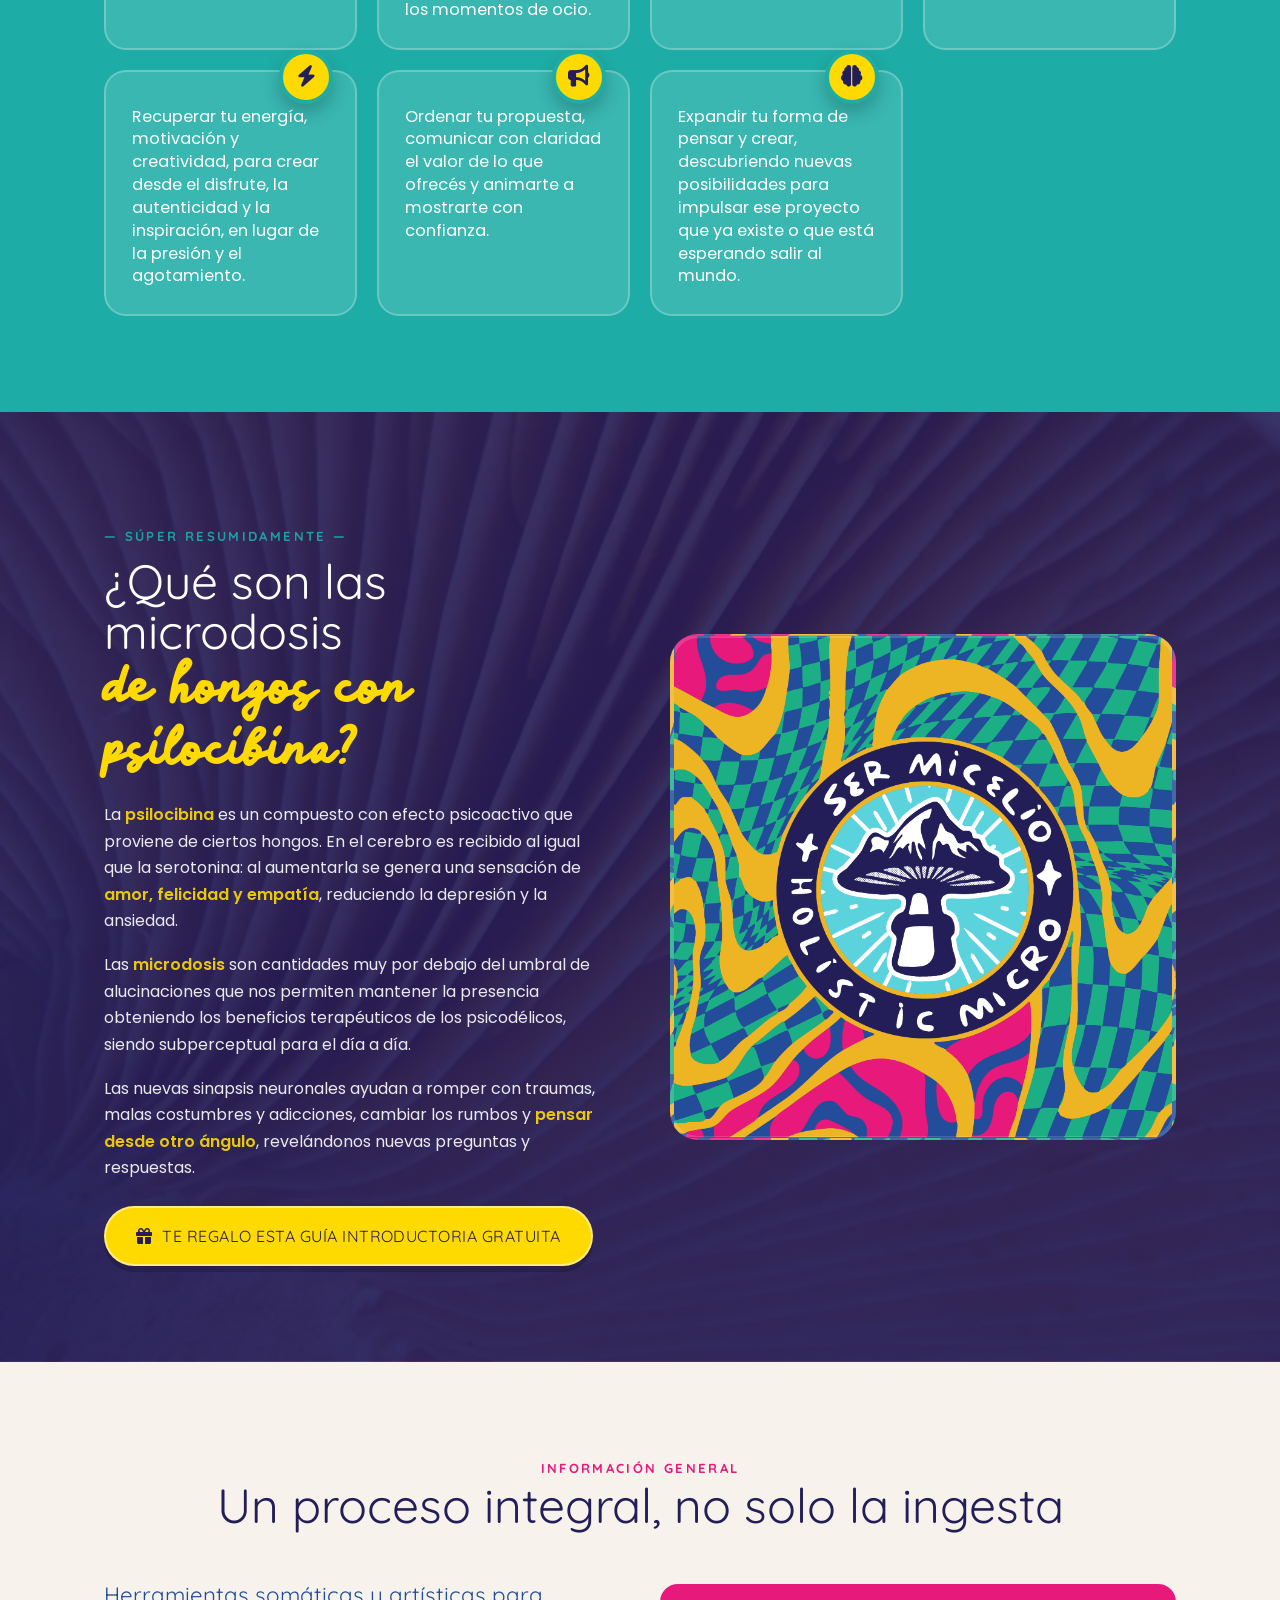
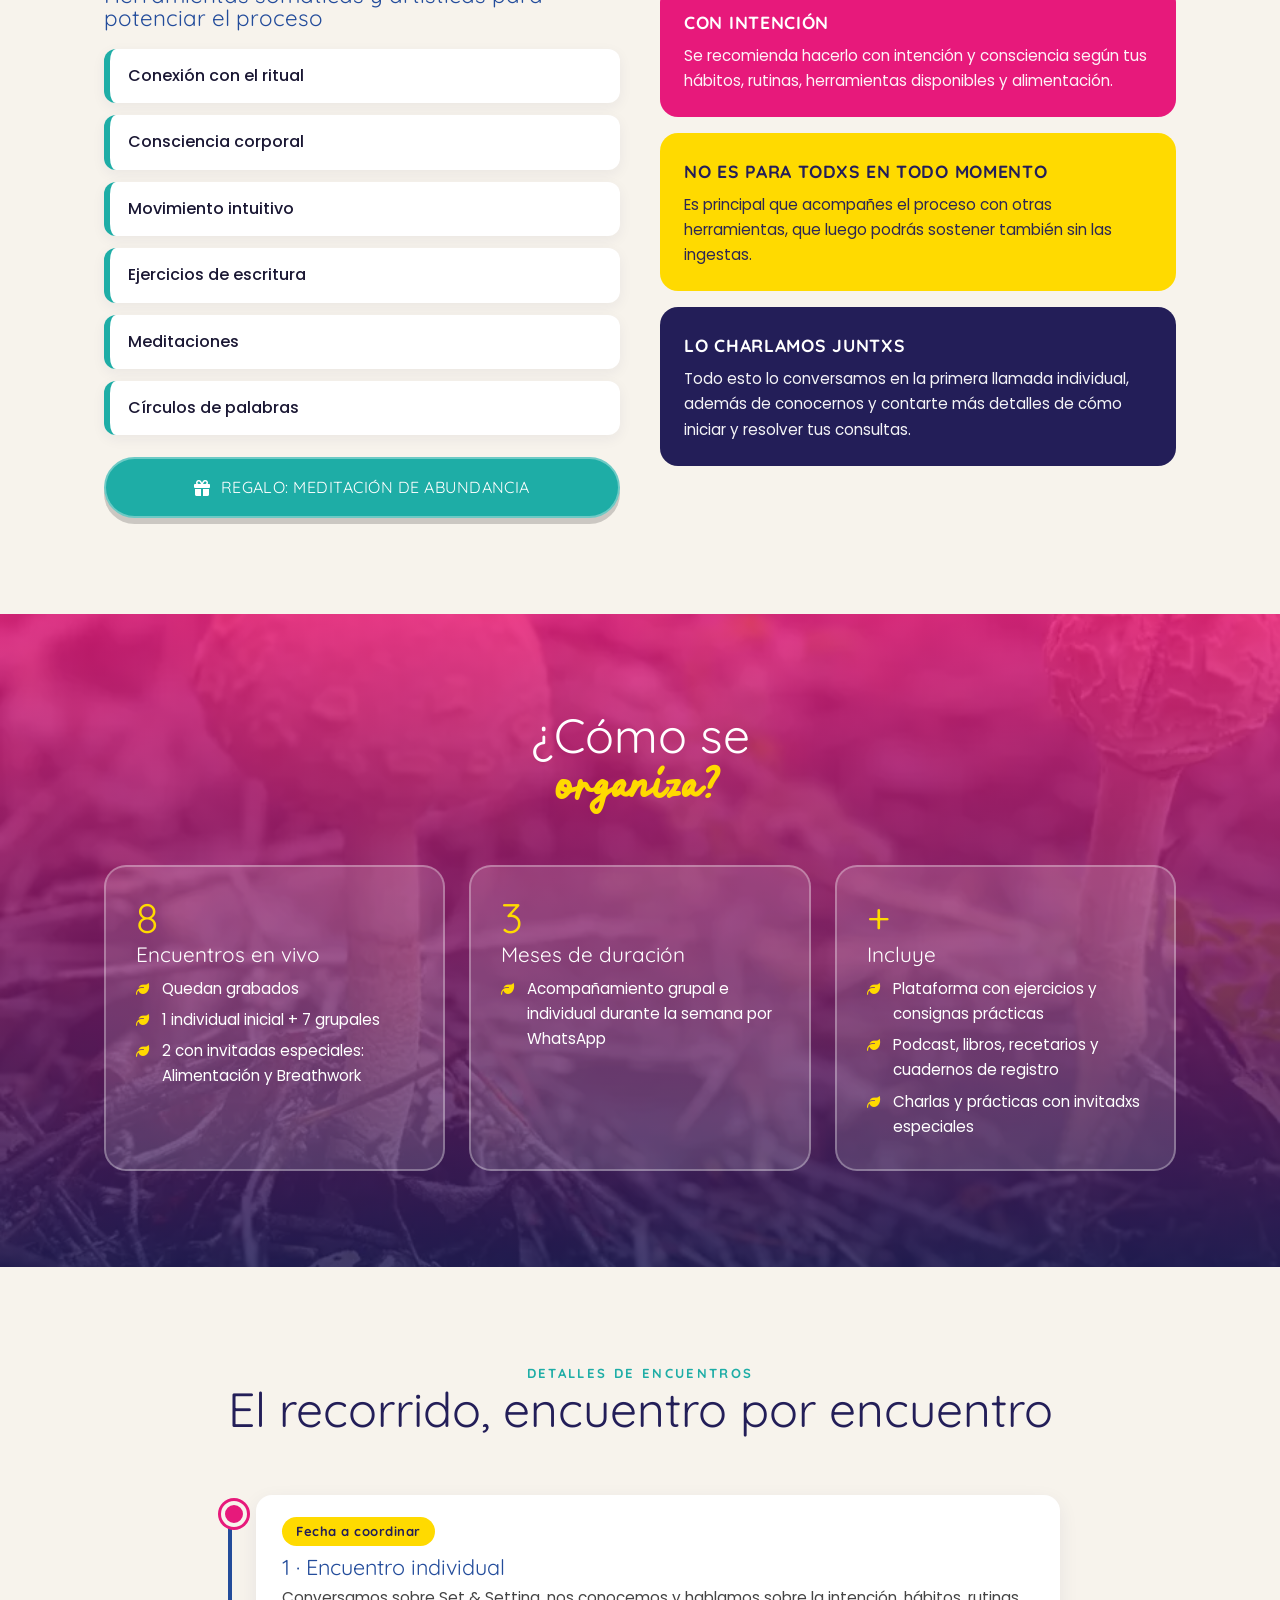
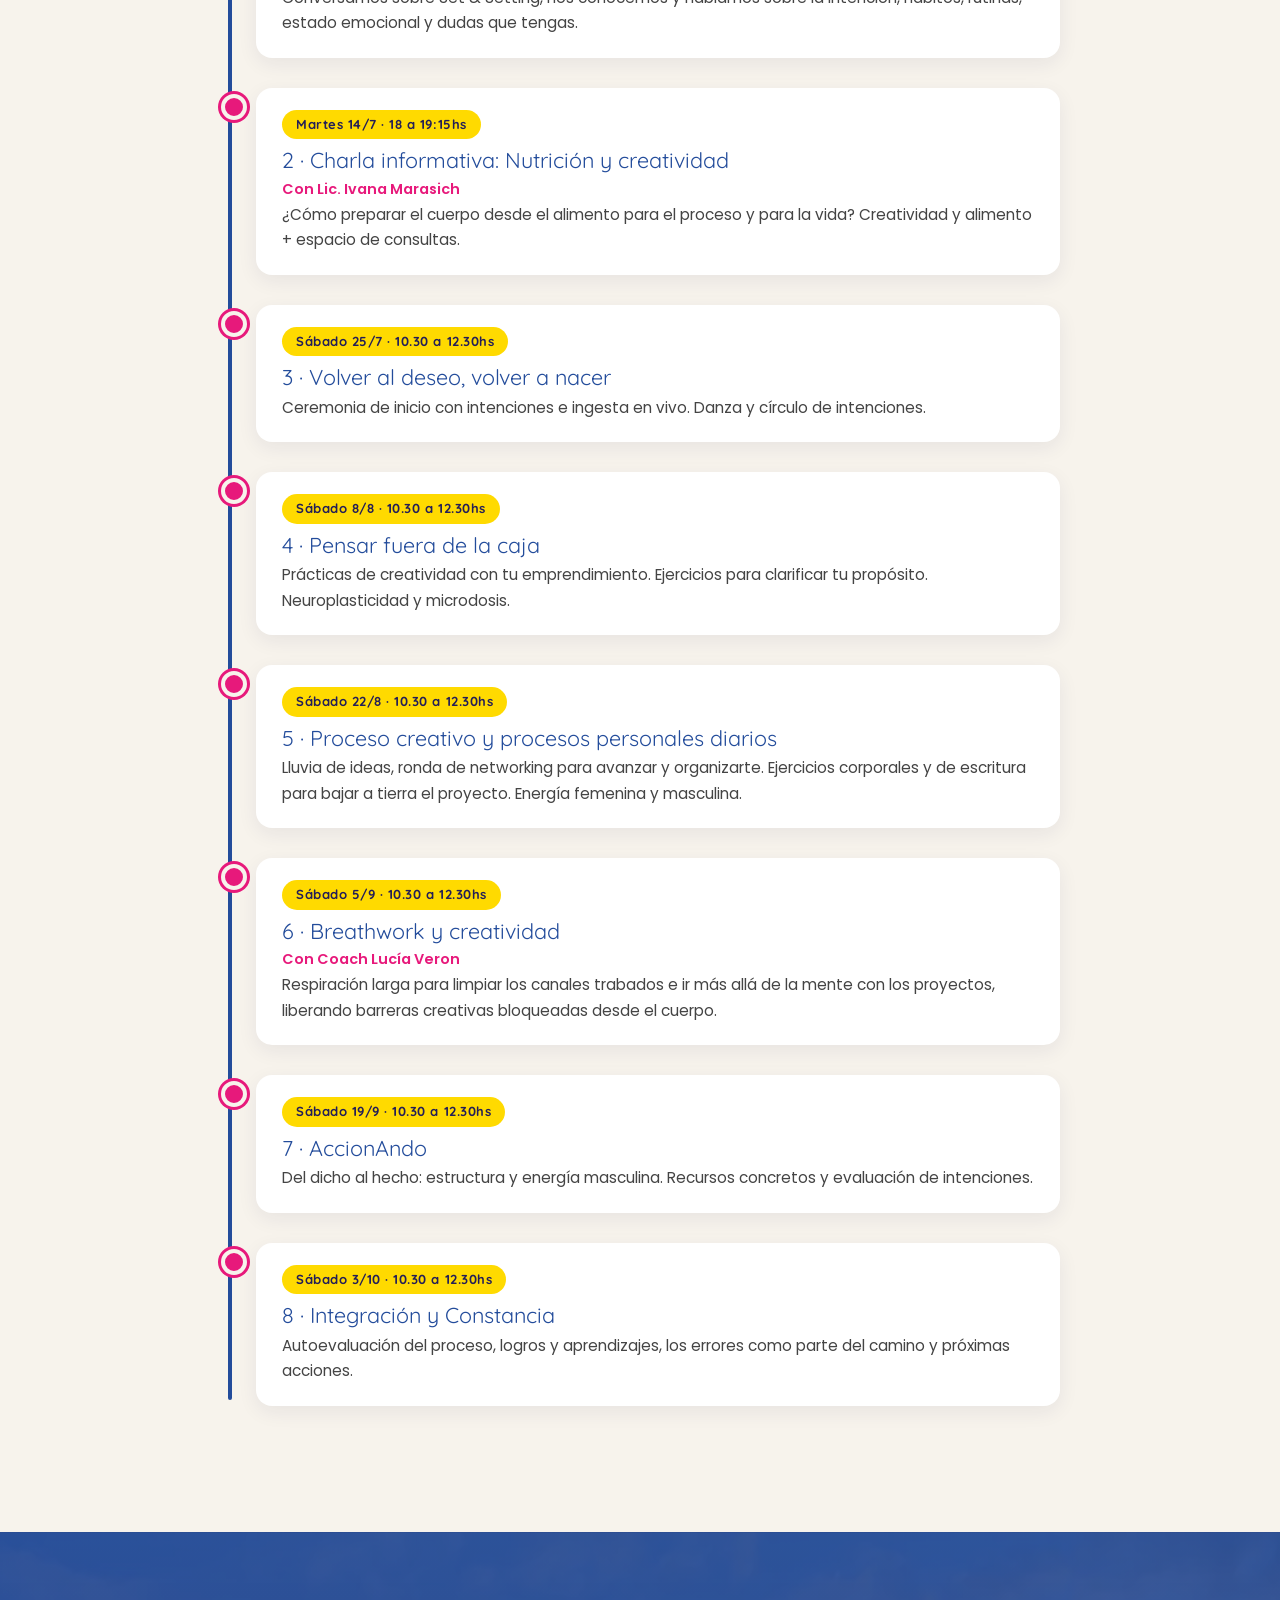
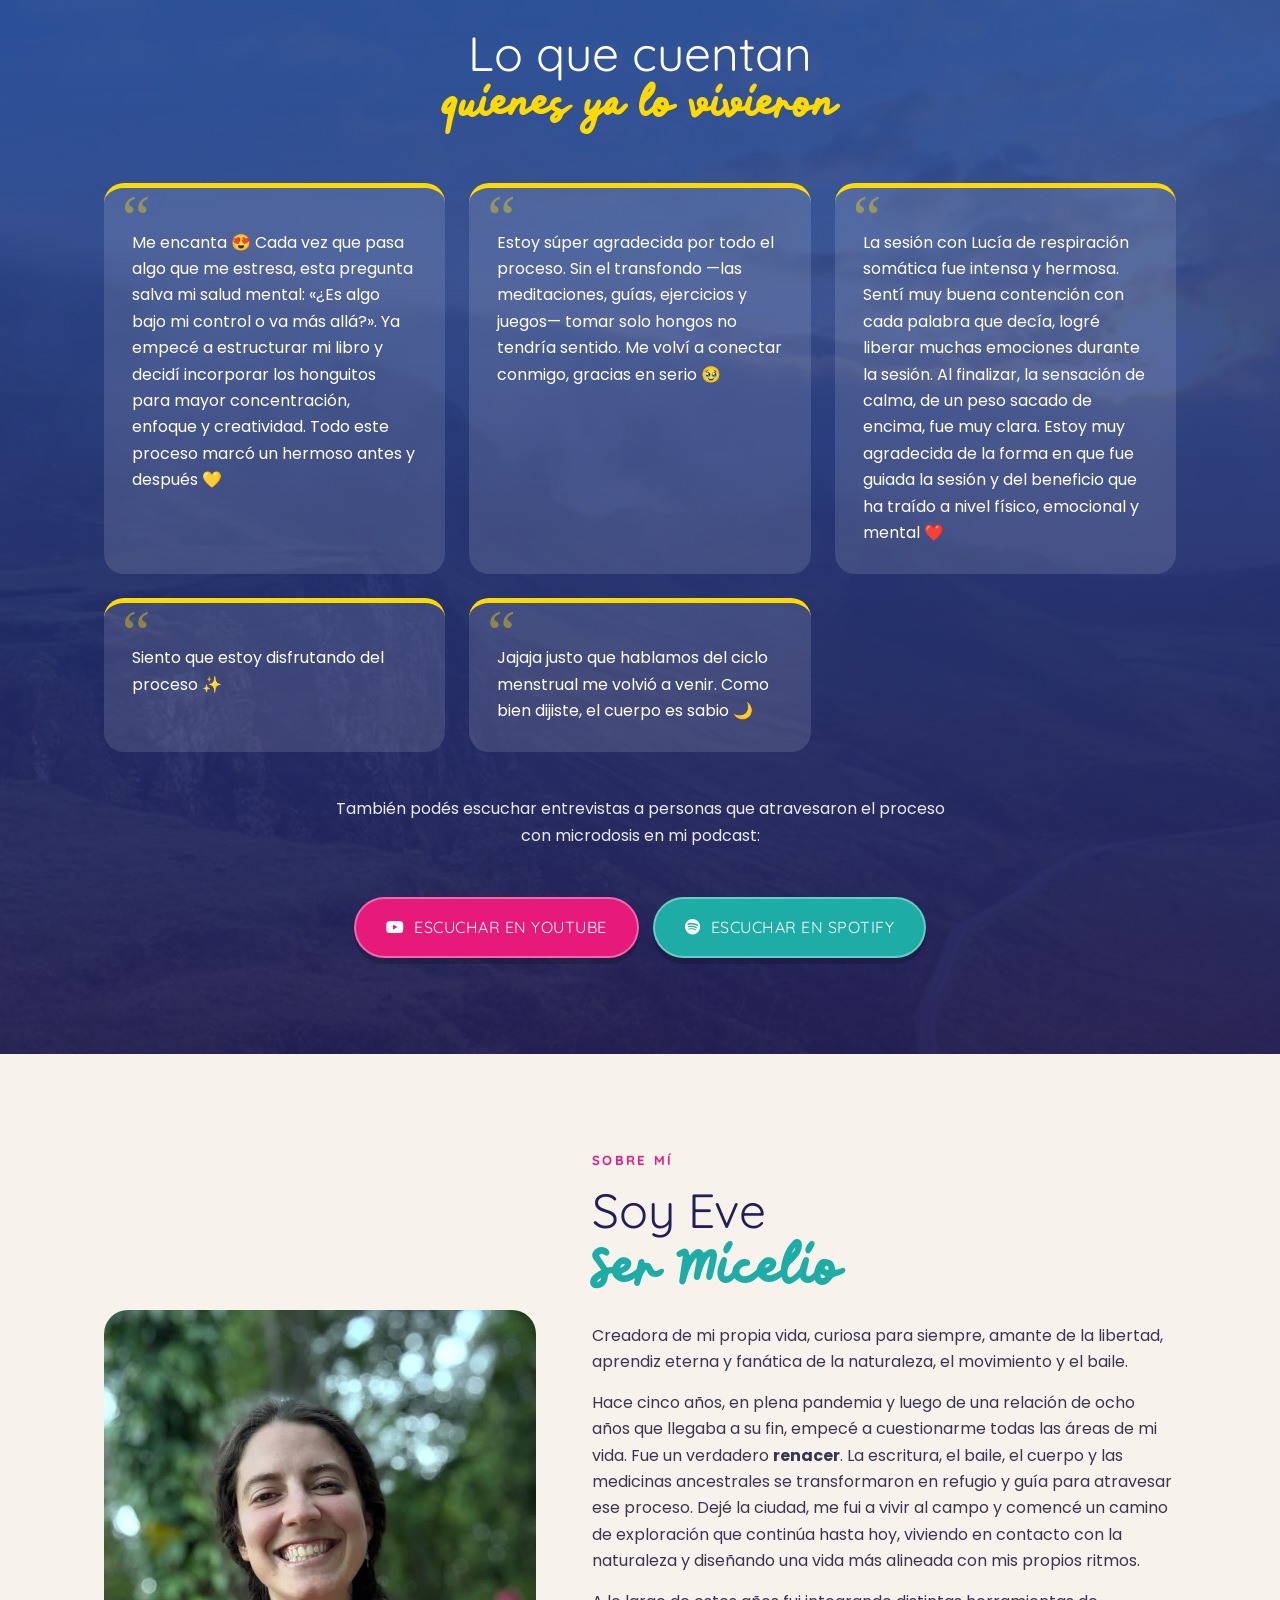
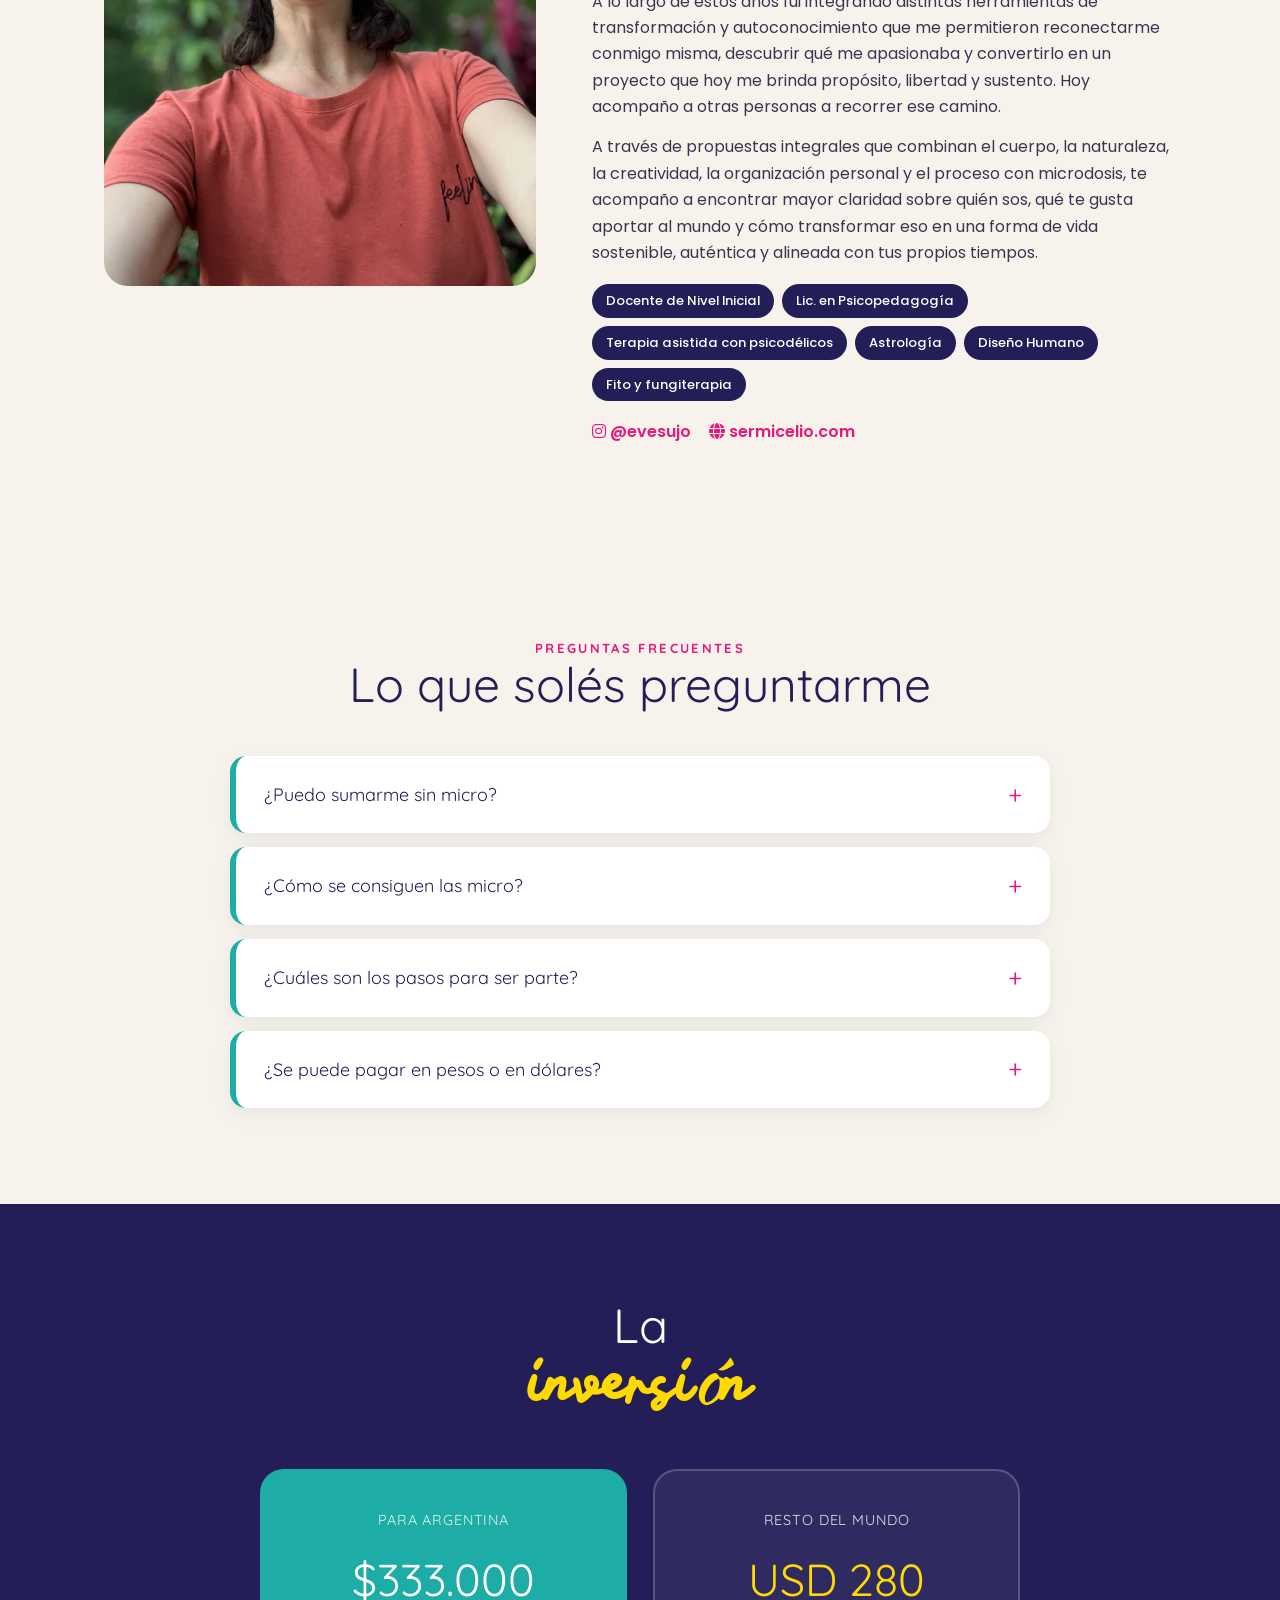
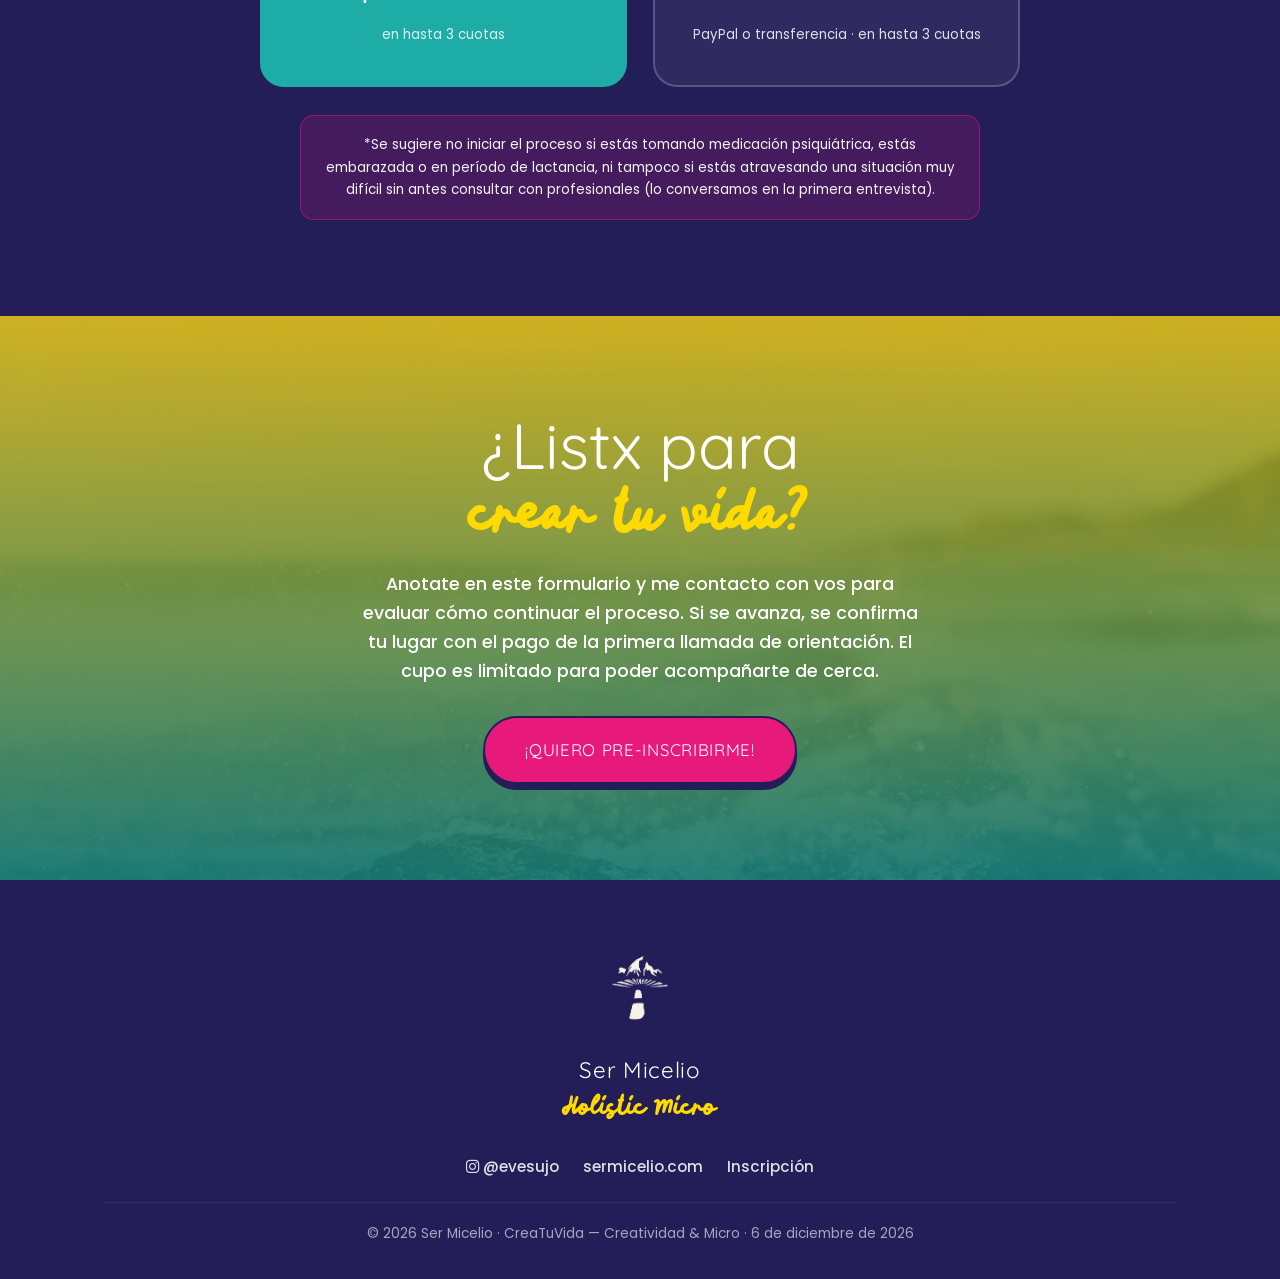
==== commit 0ade4508: "Oscurecer CTA final, lenguaje inclusivo y link de descarga de la guia - Oscurece el fondo de la secc" ====
--- a/index.html
+++ b/index.html
@@ -37,7 +37,7 @@
   <div class="wrap">
     <img class="logo-top" src="assets/logo-hongo.png" alt="Ser Micelio">
     <h1>CreaTuVida<span class="script">Creatividad &amp; Micro</span></h1>
-    <p class="lead">Programa de acompañamiento grupal online de 3 meses para quienes sienten que tienen mucho para ofrecer, pero necesitan claridad, confianza y una estructura que las ayude a transformar sus ideas en un proyecto tangible que disfruten, puedan sostener en el tiempo y les dé libertad en el día a día.</p>
+    <p class="lead">Programa de acompañamiento grupal online de 3 meses para quienes sienten que tienen mucho para ofrecer, pero necesitan claridad, confianza y una estructura que lxs ayude a transformar sus ideas en un proyecto tangible que disfruten, puedan sostener en el tiempo y les dé libertad en el día a día.</p>
     <span class="start-pill"><i class="fa-solid fa-star"></i> Inicia el 25 de julio</span>
     <div class="btns">
       <a href="#inscribirme" class="btn">Quiero pre-inscribirme</a>
@@ -110,7 +110,7 @@
           <p>Es principal que acompañes el proceso con otras herramientas, que luego podrás sostener también sin las ingestas.</p>
         </div>
         <div class="note-card">
-          <h4>Lo charlamos juntas</h4>
+          <h4>Lo charlamos juntxs</h4>
           <p>Todo esto lo conversamos en la primera llamada individual, además de conocernos y contarte más detalles de cómo iniciar y resolver tus consultas.</p>
         </div>
       </div>
@@ -296,7 +296,6 @@
         <small>PayPal o transferencia · en hasta 3 cuotas</small>
       </div>
     </div>
-    <p class="fine">Anotate en el formulario y me contacto con vos para evaluar cómo continuar el proceso. Si se avanza, se confirma tu lugar con el pago de la primera llamada de orientación. El cupo es limitado para poder acompañarte de cerca.</p>
     <p class="disc">*Se sugiere no iniciar el proceso si estás tomando medicación psiquiátrica, estás embarazada o en período de lactancia, ni tampoco si estás atravesando una situación muy difícil sin antes consultar con profesionales (lo conversamos en la primera entrevista).</p>
   </div>
 </section>
@@ -304,7 +303,7 @@
 <!-- FINAL CTA -->
 <section class="section final photobg" id="inscribirme">
   <div class="wrap">
-    <h2>¿Lista para<span class="script">crear tu vida?</span></h2>
+    <h2>¿Listx para<span class="script">crear tu vida?</span></h2>
     <p>Anotate en este formulario y me contacto con vos para evaluar cómo continuar el proceso. Si se avanza, se confirma tu lugar con el pago de la primera llamada de orientación. El cupo es limitado para poder acompañarte de cerca.</p>
     <a href="https://docs.google.com/forms/d/e/1FAIpQLSd56Jev5xjHM0c0F3C1oqAifl5WiuU8vTkxKlbELFtgT470yQ/viewform?usp=sharing" class="btn" target="_blank" rel="noopener">¡Quiero pre-inscribirme!</a>
   </div>
--- a/styles.css
+++ b/styles.css
@@ -1,8 +1,4 @@
-@font-face{
-  font-family:"Kopi Senja Sans";
-  src:url("assets/Kopi Senja Sans.otf") format("opentype");
-  font-weight:normal;font-display:swap;
-}
+@import url("https://fonts.googleapis.com/css2?family=Quicksand:wght@400;500;600;700&display=swap");
 @font-face{
   font-family:"Kopi Senja Script";
   src:url("assets/Kopi Senja Script.otf") format("opentype");
@@ -16,7 +12,7 @@
   --yellow:#FFDA00;
   --cream:#F7F3EC;
   --ink:#1a1733;
-  --display:"Kopi Senja Sans","Poppins",sans-serif;
+  --display:"Quicksand","Poppins",sans-serif;
   --script:"Kopi Senja Script","Kaushan Script",cursive;
   --body:"Poppins",sans-serif;
 }
@@ -336,7 +332,7 @@
 }
 .final.photobg{color:#fff}
 .final.photobg::before{
-  background-image:linear-gradient(rgba(255,218,0,.72),rgba(30,173,166,.82)),
+  background-image:linear-gradient(rgba(200,168,0,.85),rgba(20,120,115,.92)),
     url("assets/cierre.webp");
 }
 .micro.photobg::before{
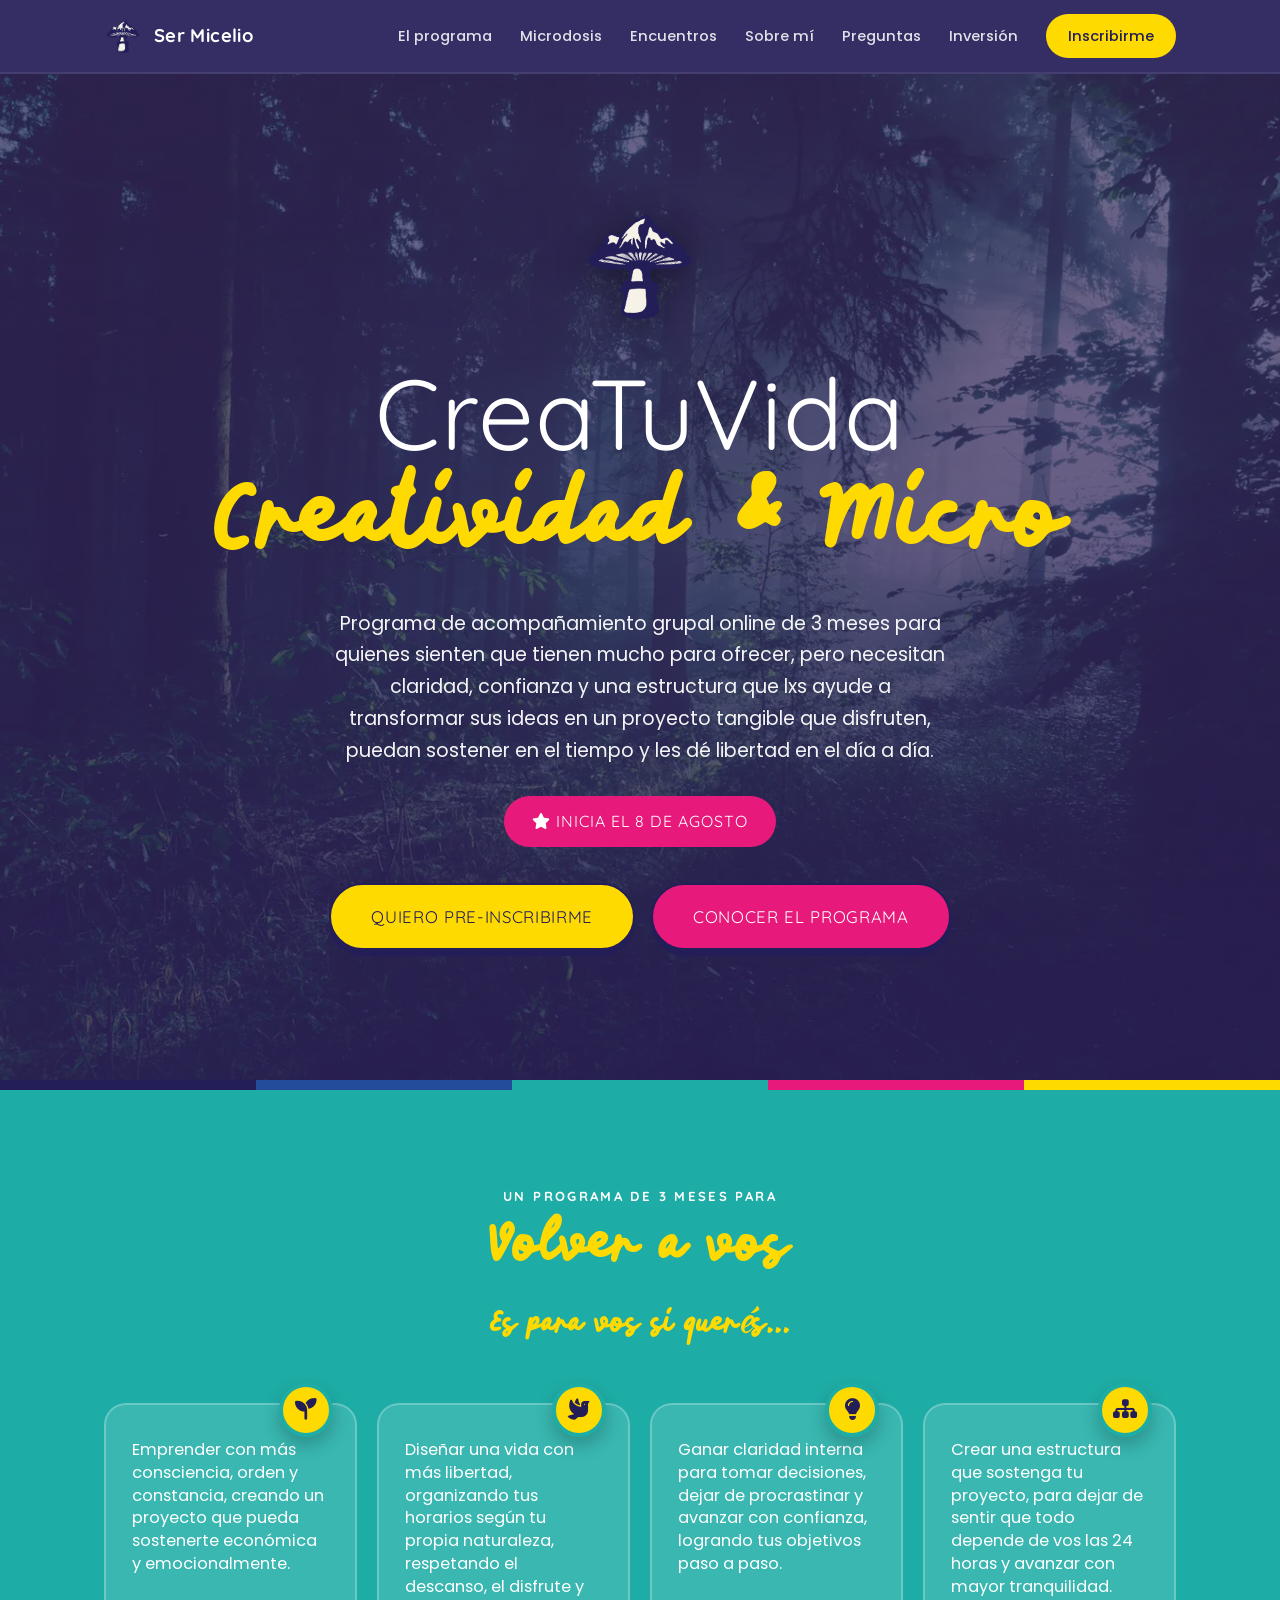
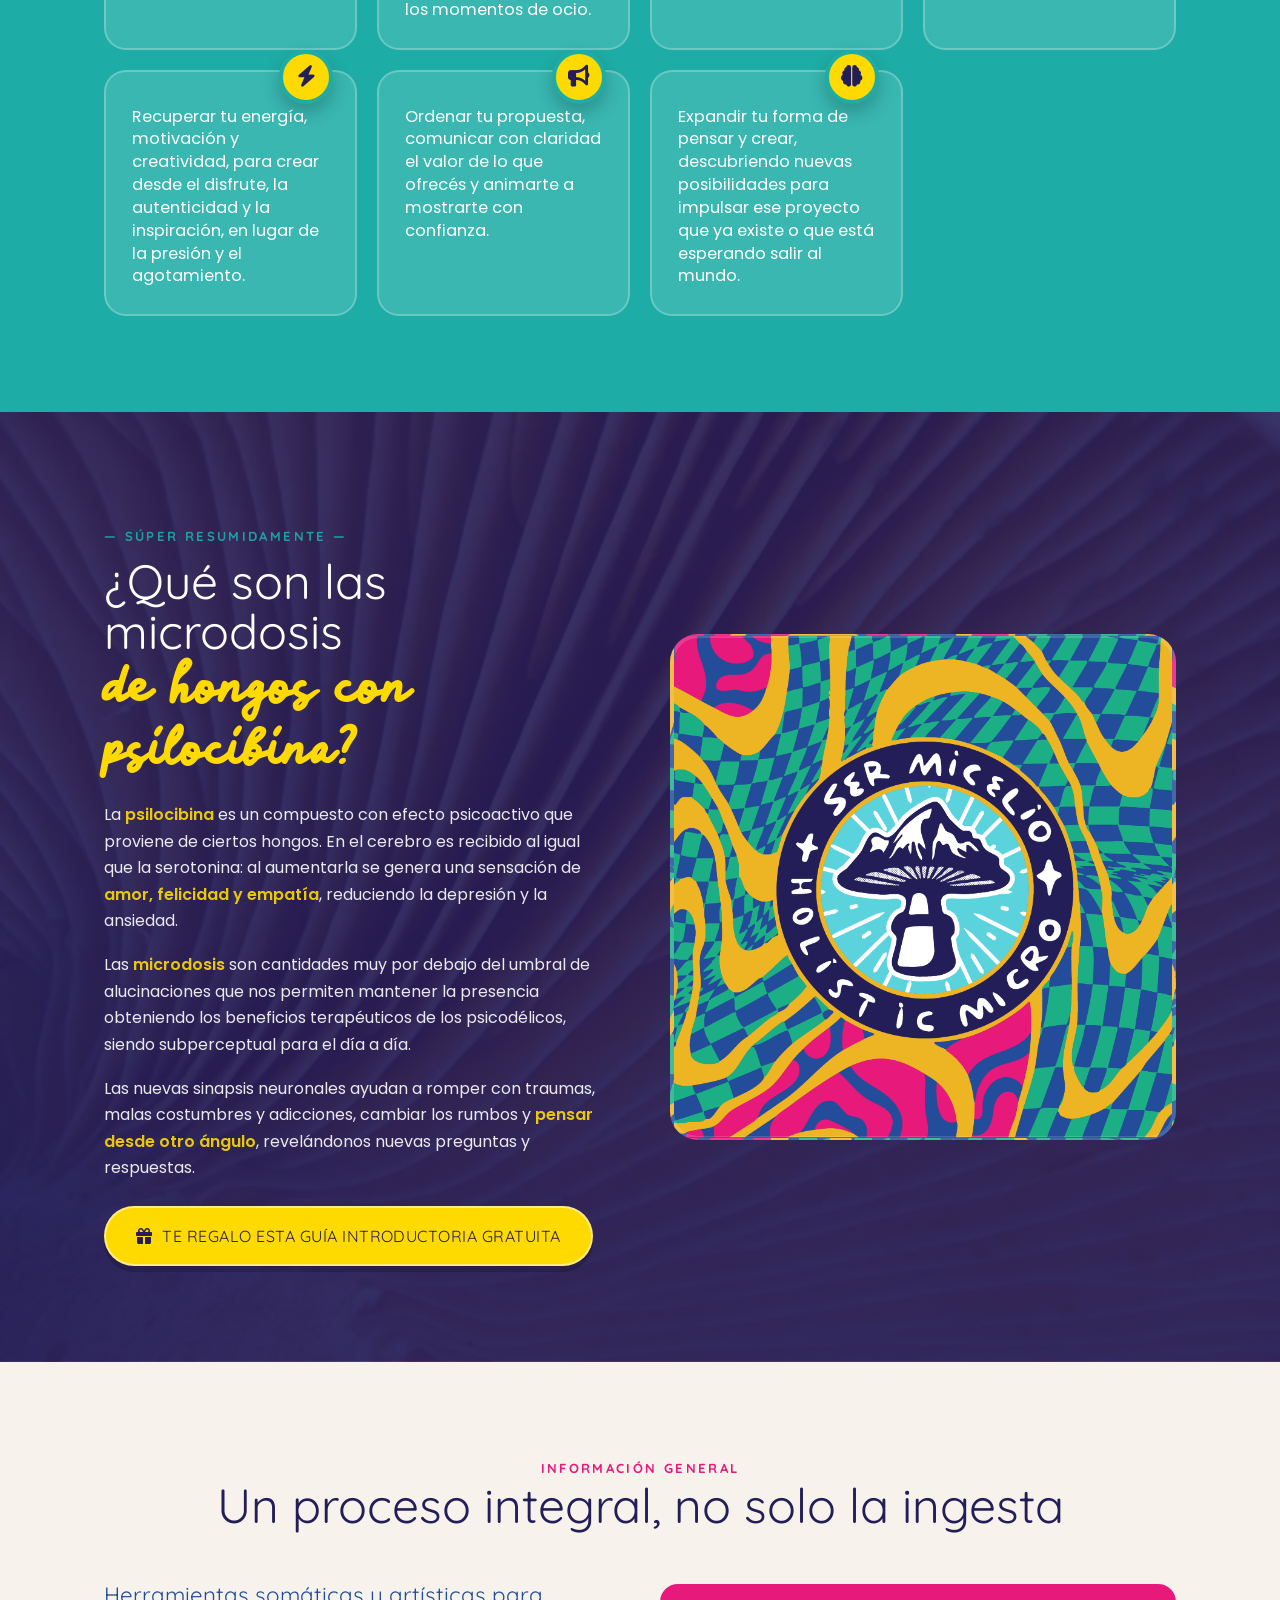
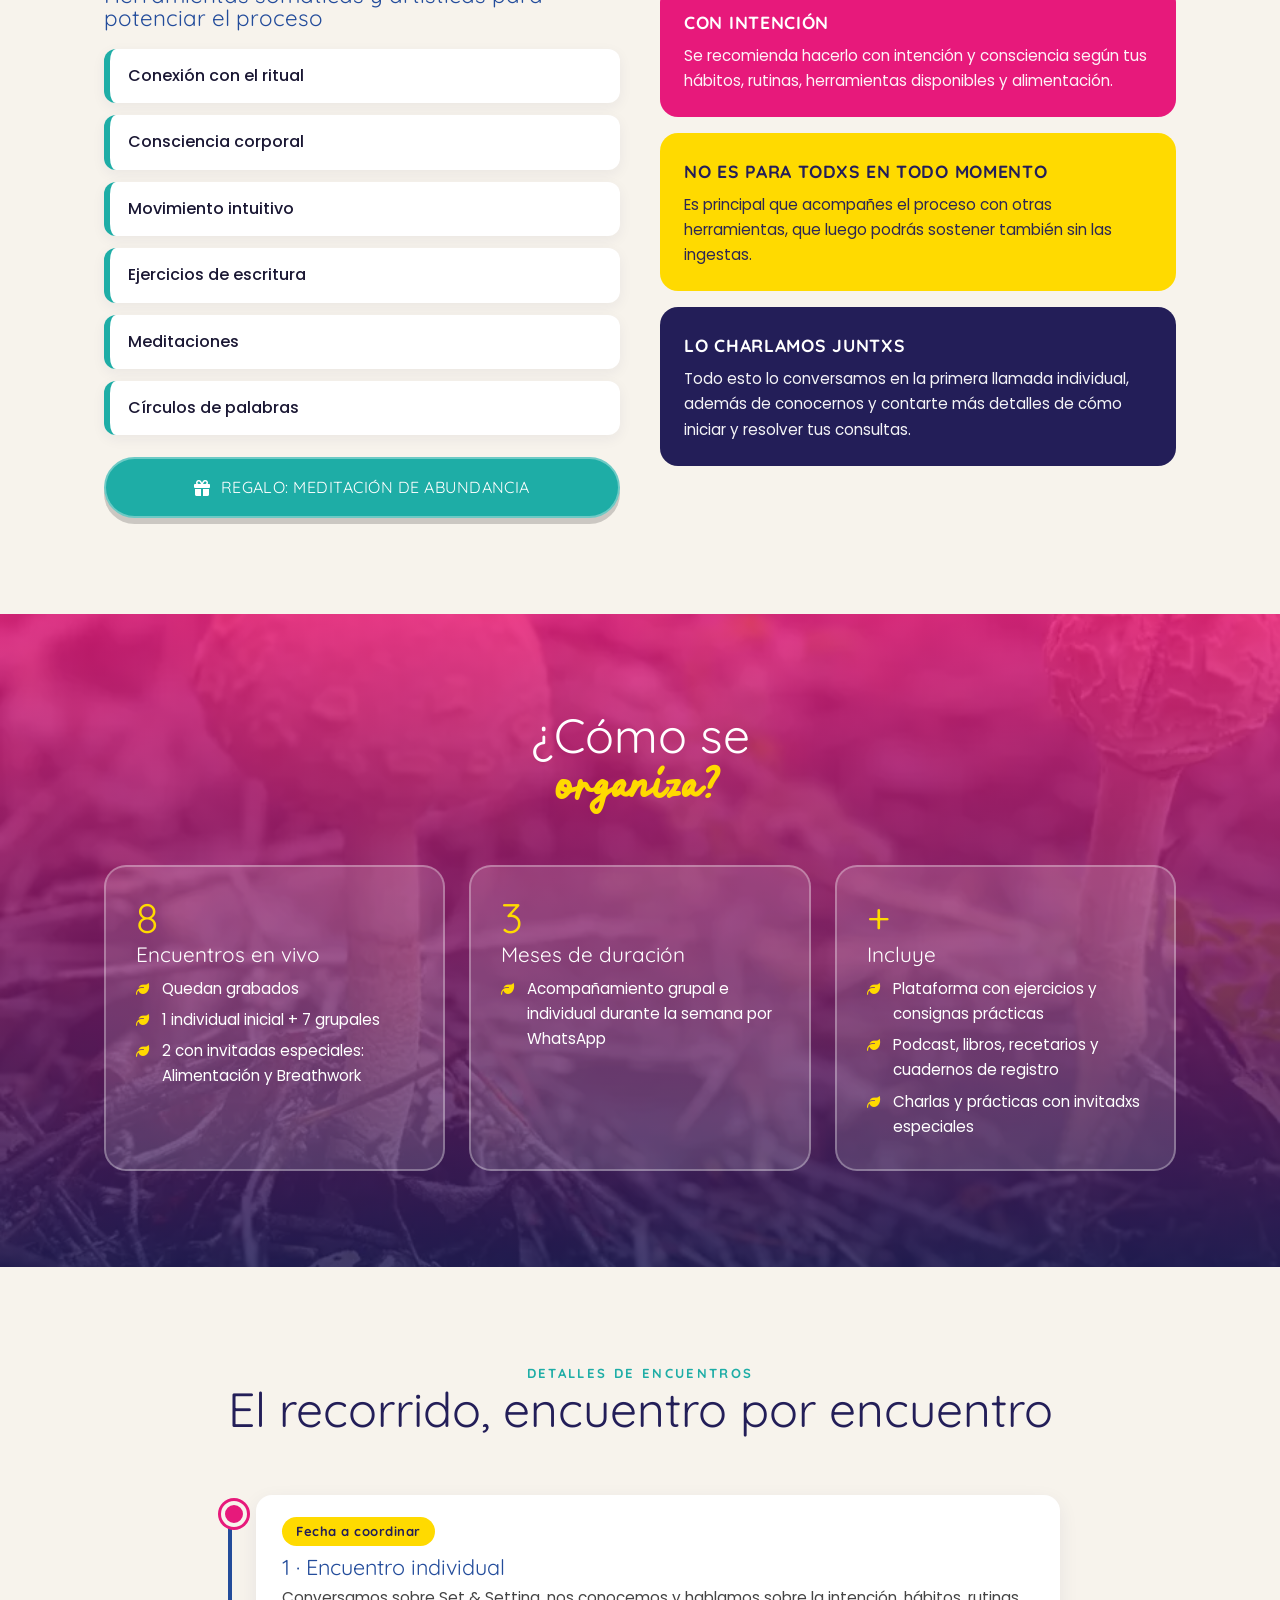
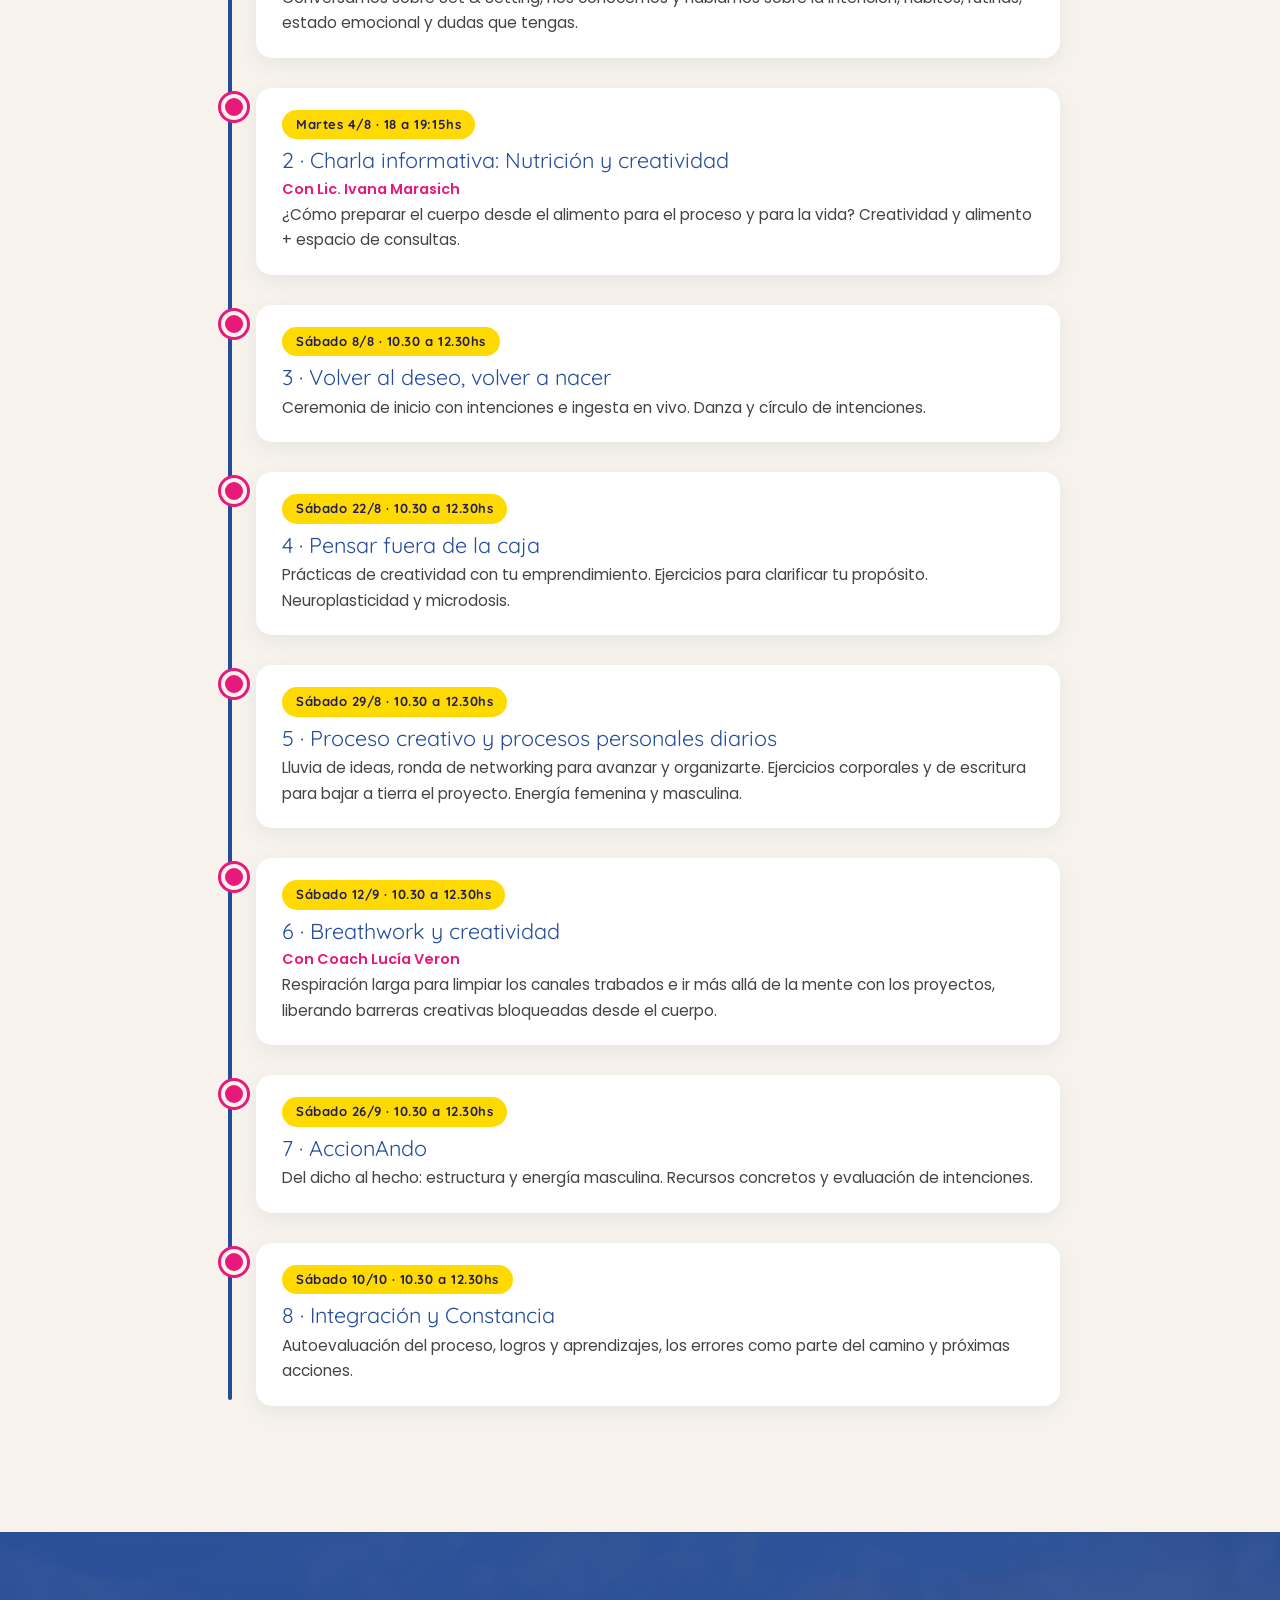
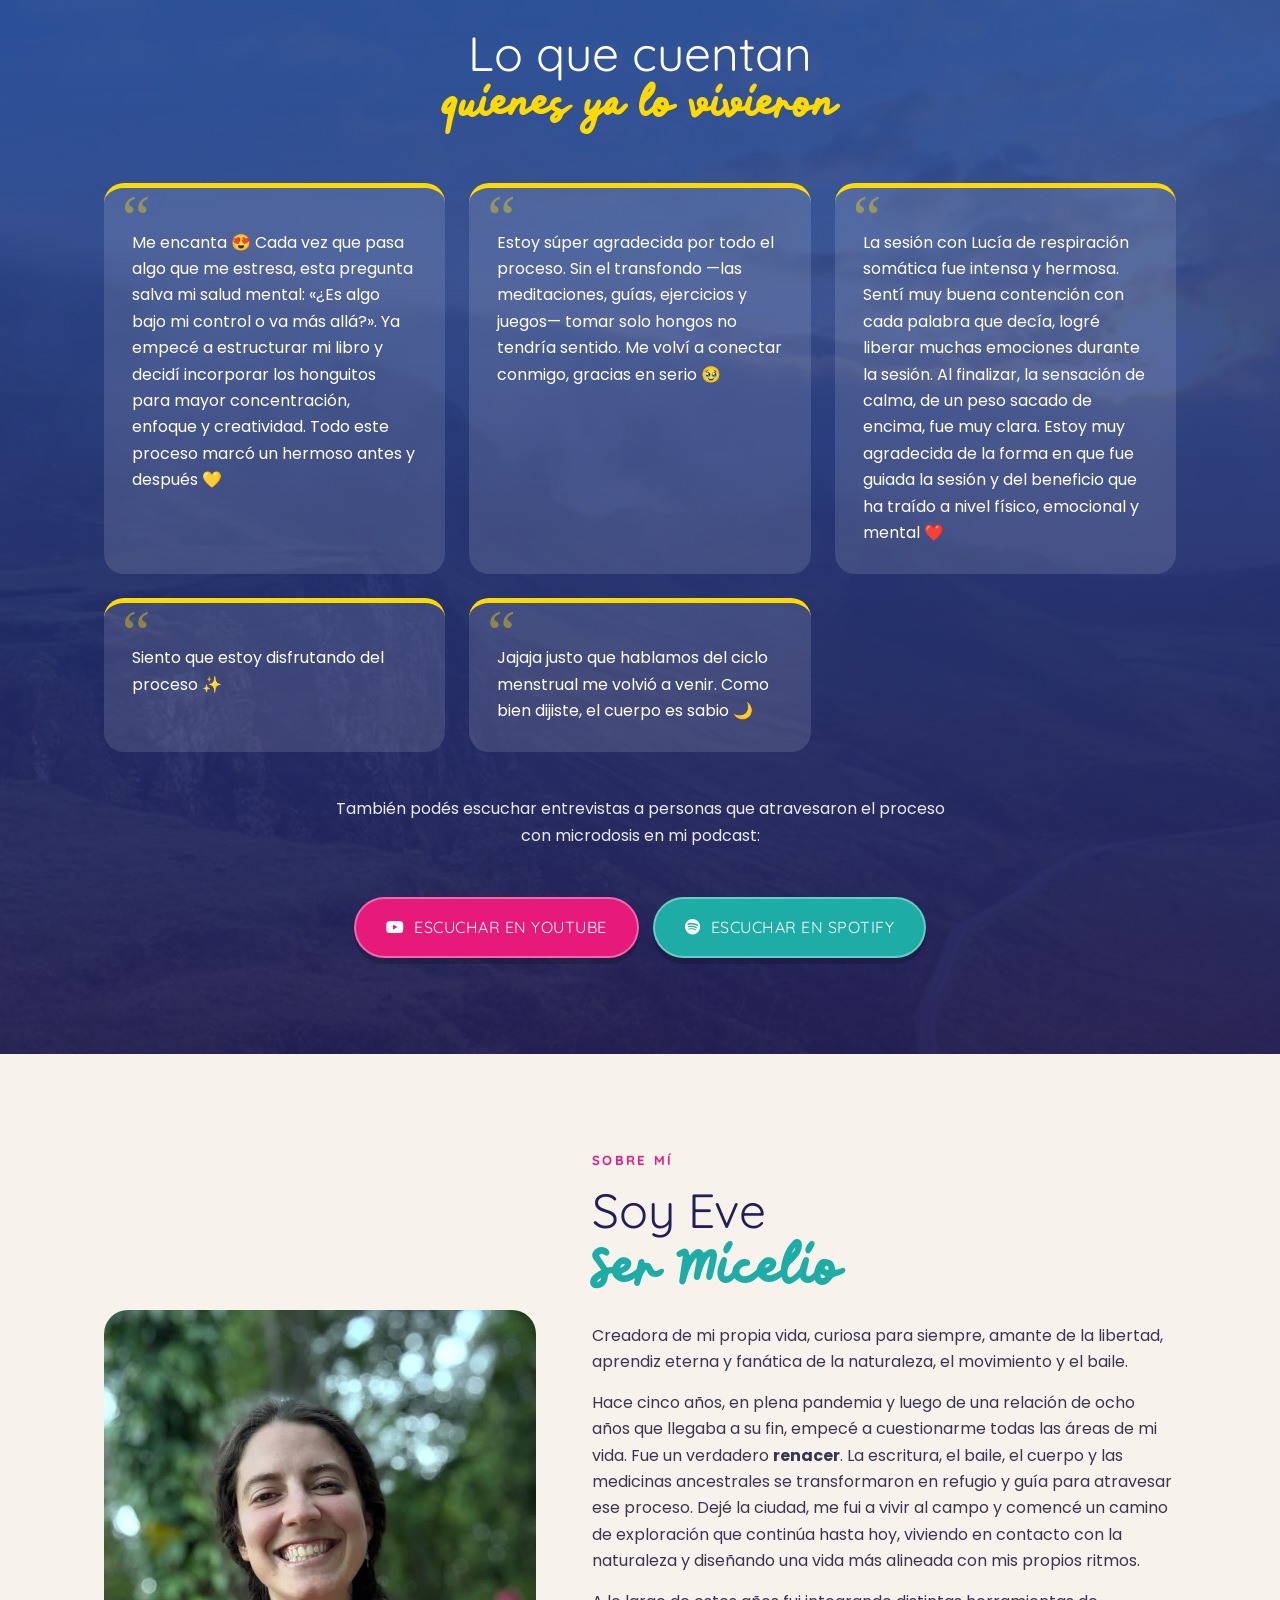
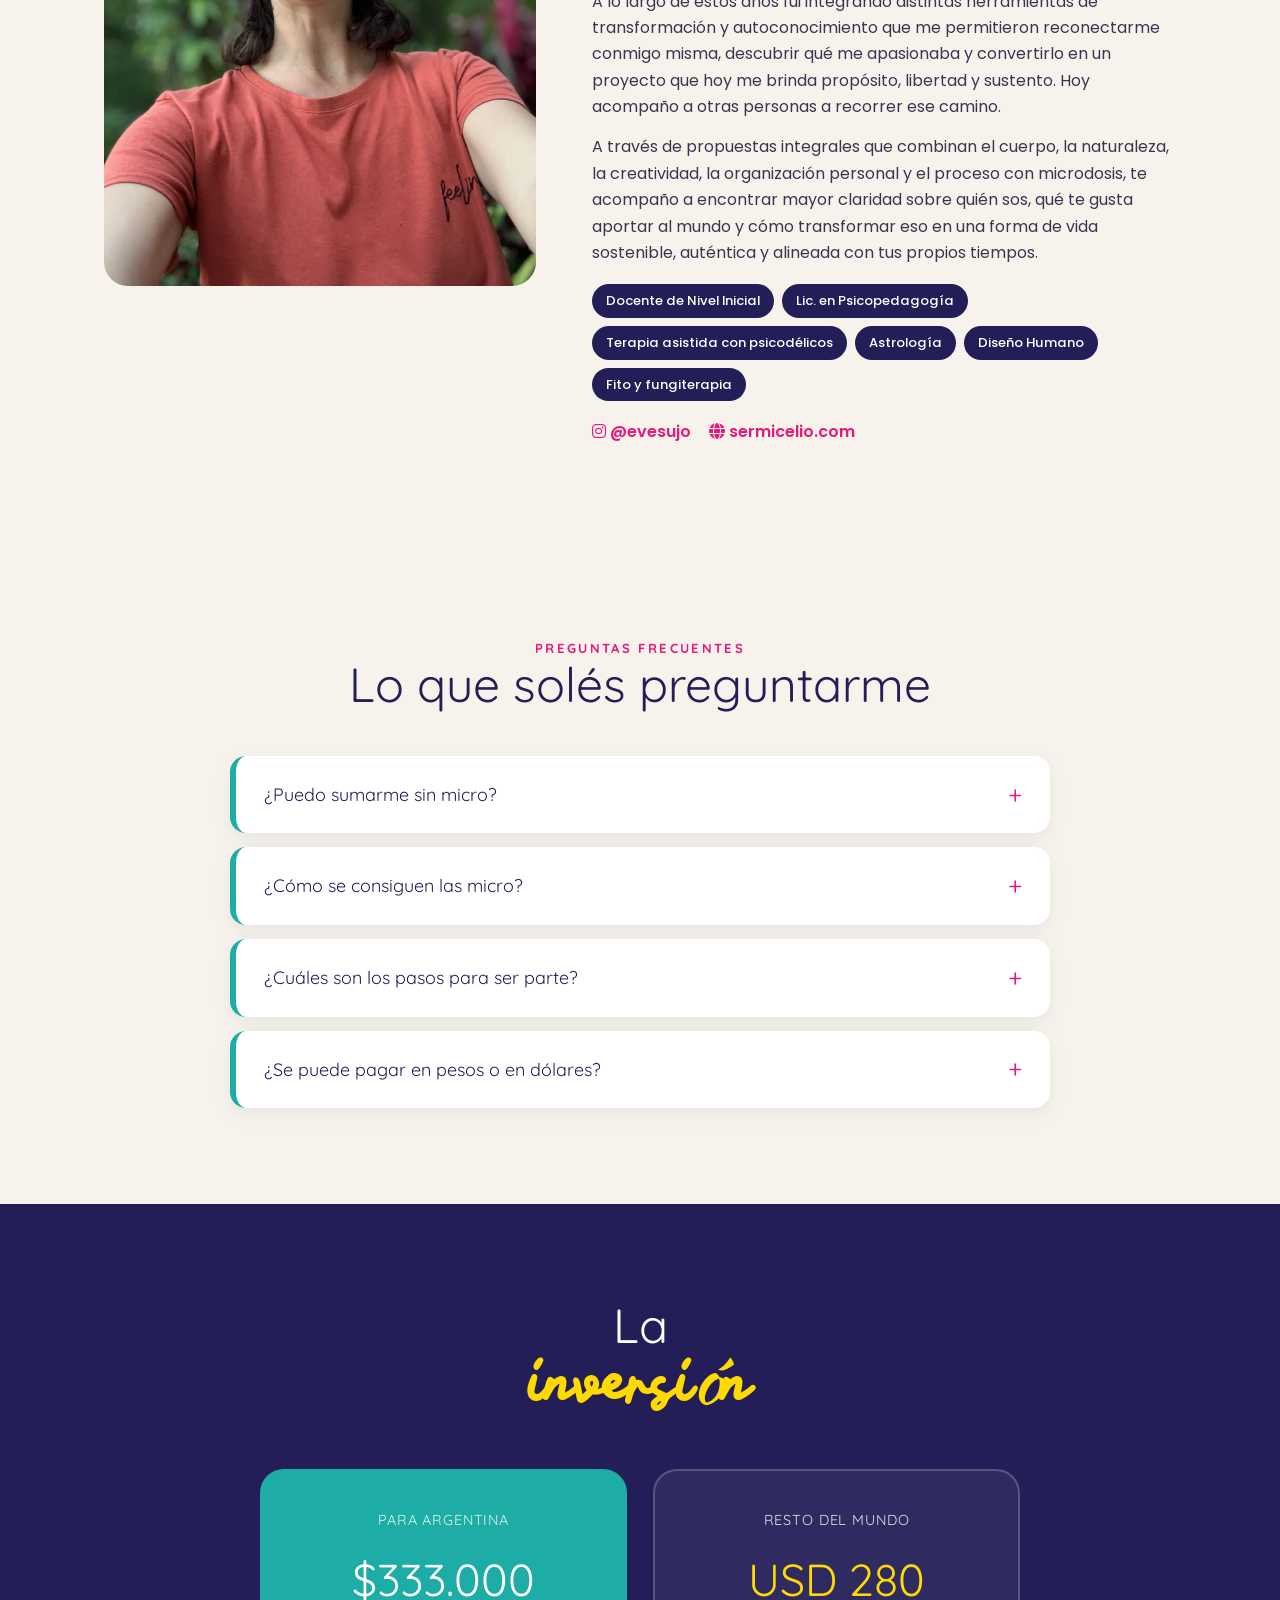
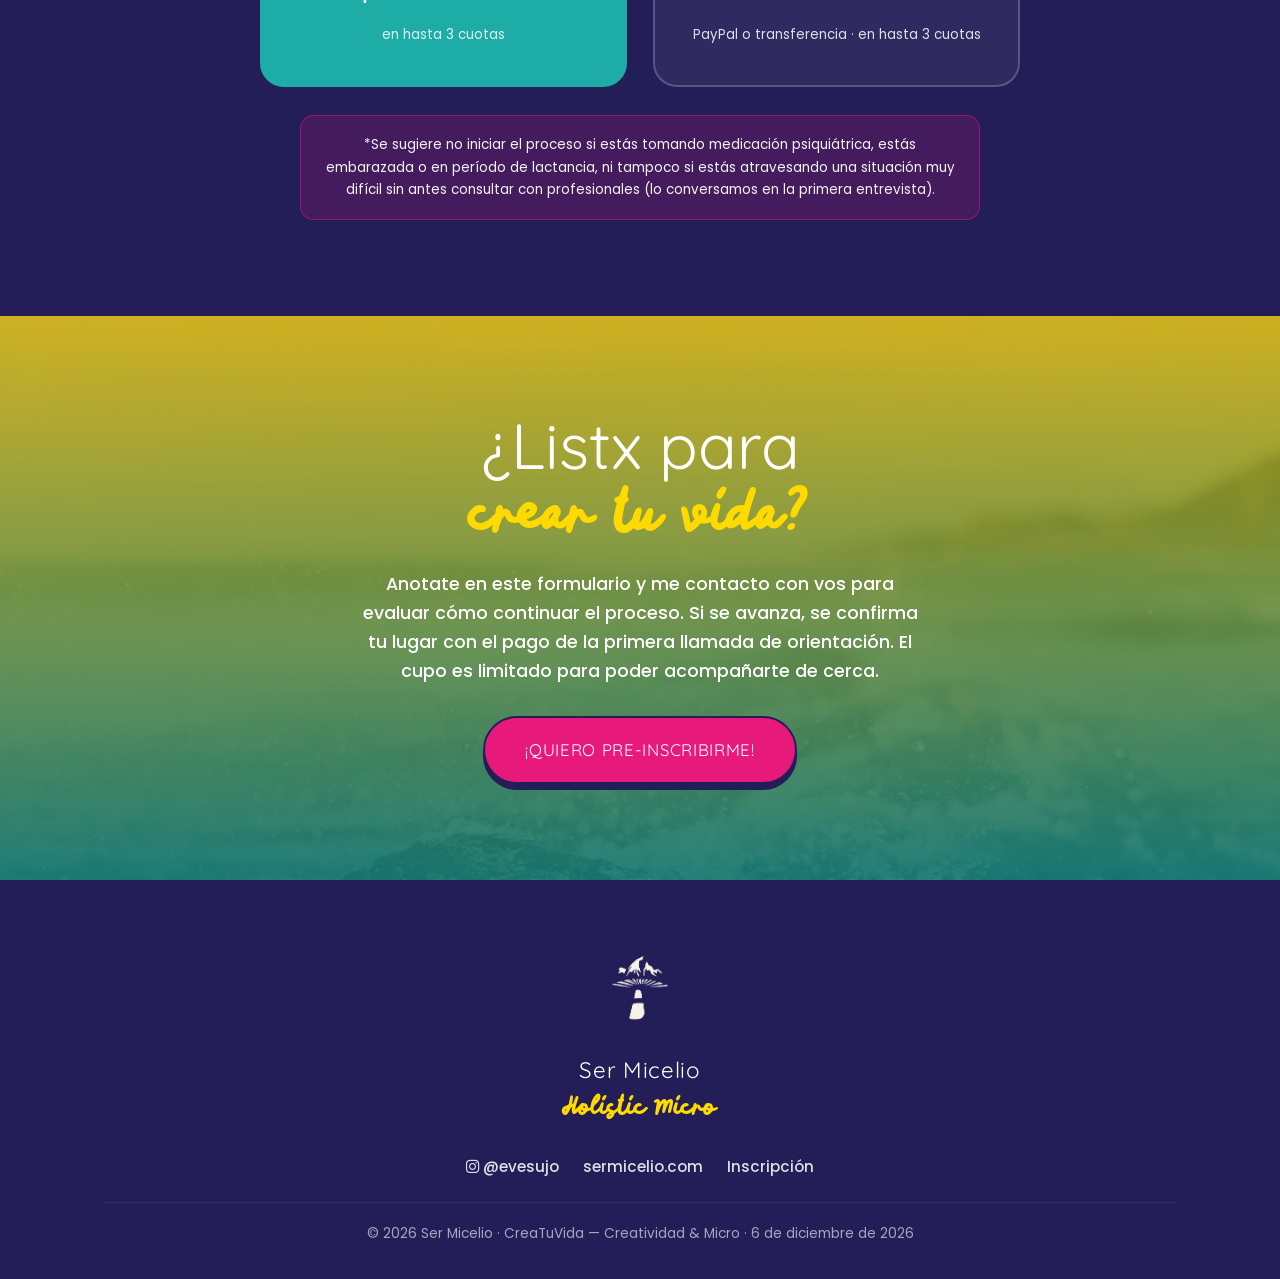
==== commit 9404d8ce: "Precios editables desde datos.json" ====
--- a/index.html
+++ b/index.html
@@ -38,7 +38,7 @@
     <img class="logo-top" src="assets/logo-hongo.png" alt="Ser Micelio">
     <h1>CreaTuVida<span class="script">Creatividad &amp; Micro</span></h1>
     <p class="lead">Programa de acompañamiento grupal online de 3 meses para quienes sienten que tienen mucho para ofrecer, pero necesitan claridad, confianza y una estructura que lxs ayude a transformar sus ideas en un proyecto tangible que disfruten, puedan sostener en el tiempo y les dé libertad en el día a día.</p>
-    <span class="start-pill"><i class="fa-solid fa-star"></i> Inicia el 25 de julio</span>
+    <span class="start-pill"><i class="fa-solid fa-star"></i> Inicia el <span id="fecha-inicio">25 de julio</span></span>
     <div class="btns">
       <a href="#inscribirme" class="btn">Quiero pre-inscribirme</a>
       <a href="#programa" class="btn pink">Conocer el programa</a>
@@ -159,7 +159,7 @@
       <p class="eyebrow">Detalles de encuentros</p>
       <h2>El recorrido, encuentro por encuentro</h2>
     </div>
-    <div class="timeline">
+    <div class="timeline" id="timeline">
       <div class="tl-item"><div class="tl-card">
         <span class="date">Fecha a coordinar</span>
         <h3>1 · Encuentro individual</h3>
@@ -270,7 +270,7 @@
       </details>
       <details class="faq-item">
         <summary>¿Cuáles son los pasos para ser parte?</summary>
-        <div class="a">Llenás el formulario y luego me comunico con vos por WhatsApp: coordinamos horario para la primera reunión 1.1 junto al pago de esta primera sesión de $45.000. Si luego querés continuar con todo el acompañamiento, para confirmar tu lugar se completa la primera cuota. Después se sigue abonando una cuota por cada mes del programa: 3 en total.</div>
+        <div class="a">Llenás el formulario y luego me comunico con vos por WhatsApp: coordinamos horario para la primera reunión 1.1 junto al pago de esta primera sesión de <span id="precio-primera-sesion">$45.000</span>. Si luego querés continuar con todo el acompañamiento, para confirmar tu lugar se completa la primera cuota. Después se sigue abonando una cuota por cada mes del programa: 3 en total.</div>
       </details>
       <details class="faq-item">
         <summary>¿Se puede pagar en pesos o en dólares?</summary>
@@ -287,12 +287,12 @@
     <div class="price-grid">
       <div class="price feat">
         <p class="where">Para Argentina</p>
-        <div class="num">$333.000</div>
+        <div class="num" id="precio-argentina">$333.000</div>
         <small>en hasta 3 cuotas</small>
       </div>
       <div class="price">
         <p class="where">Resto del mundo</p>
-        <div class="num">USD 280</div>
+        <div class="num" id="precio-internacional">USD 280</div>
         <small>PayPal o transferencia · en hasta 3 cuotas</small>
       </div>
     </div>
@@ -334,6 +334,31 @@
   document.querySelectorAll('#navlinks a').forEach(a=>{
     a.addEventListener('click',()=>document.getElementById('navlinks').classList.remove('open'));
   });
+
+  // Fechas editables desde datos.json (fecha de inicio + cronograma de encuentros)
+  const escaparHTML = t => String(t).replace(/[&<>"]/g, c => ({'&':'&amp;','<':'&lt;','>':'&gt;','"':'&quot;'}[c]));
+  fetch('datos.json')
+    .then(r => r.ok ? r.json() : Promise.reject())
+    .then(datos => {
+      if (datos.inicio) {
+        document.getElementById('fecha-inicio').textContent = datos.inicio;
+        const meta = document.querySelector('meta[name="description"]');
+        if (meta) meta.setAttribute('content', meta.getAttribute('content').replace(/Inicia el [^.]*\./, 'Inicia el ' + datos.inicio + '.'));
+      }
+      if (datos.precioPrimeraSesion) document.getElementById('precio-primera-sesion').textContent = datos.precioPrimeraSesion;
+      if (datos.precioArgentina) document.getElementById('precio-argentina').textContent = datos.precioArgentina;
+      if (datos.precioInternacional) document.getElementById('precio-internacional').textContent = datos.precioInternacional;
+      if (Array.isArray(datos.encuentros) && datos.encuentros.length) {
+        document.getElementById('timeline').innerHTML = datos.encuentros.map(e => `
+      <div class="tl-item"><div class="tl-card">
+        <span class="date">${escaparHTML(e.fecha)}</span>
+        <h3>${escaparHTML(e.titulo)}</h3>
+        ${e.invitado ? `<p class="guest">${escaparHTML(e.invitado)}</p>` : ''}
+        <p>${escaparHTML(e.descripcion)}</p>
+      </div></div>`).join('');
+      }
+    })
+    .catch(() => { /* si datos.json no carga, queda el contenido de respaldo del HTML */ });
 </script>
 </body>
 </html>
